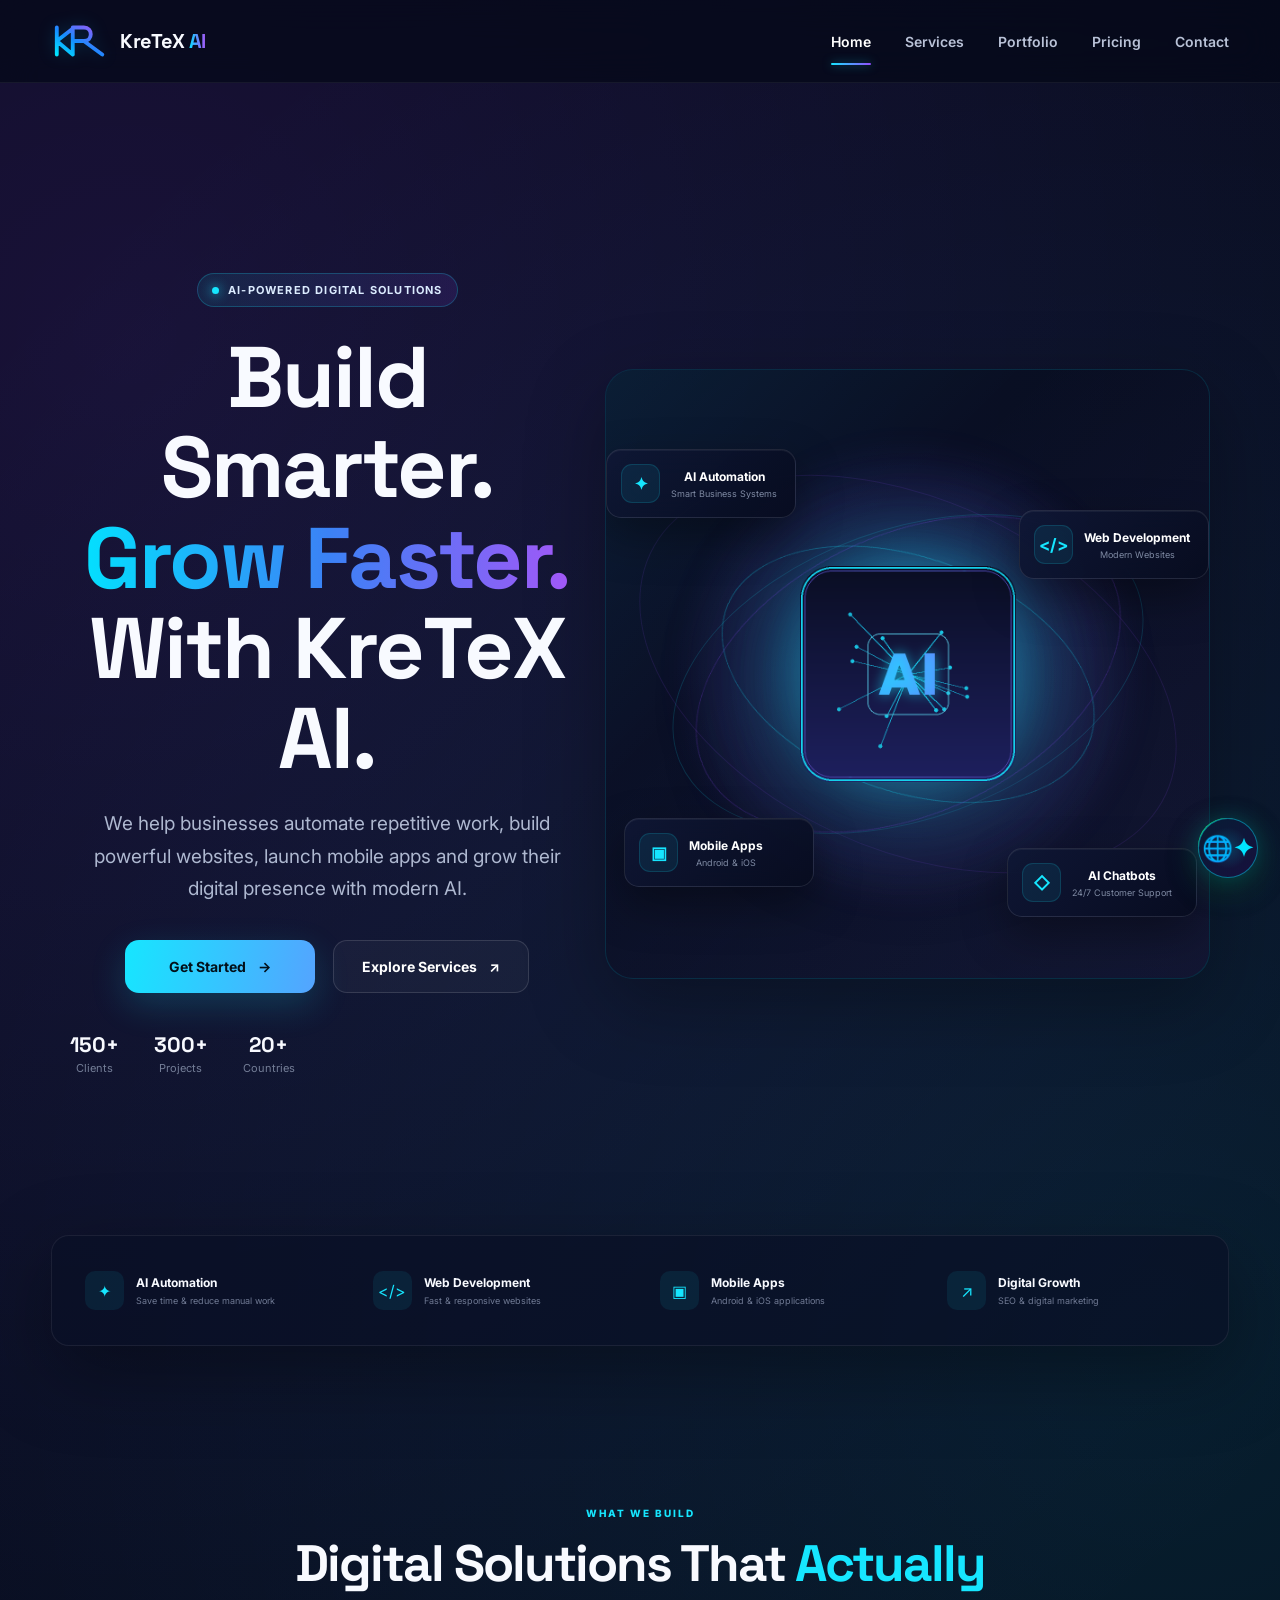
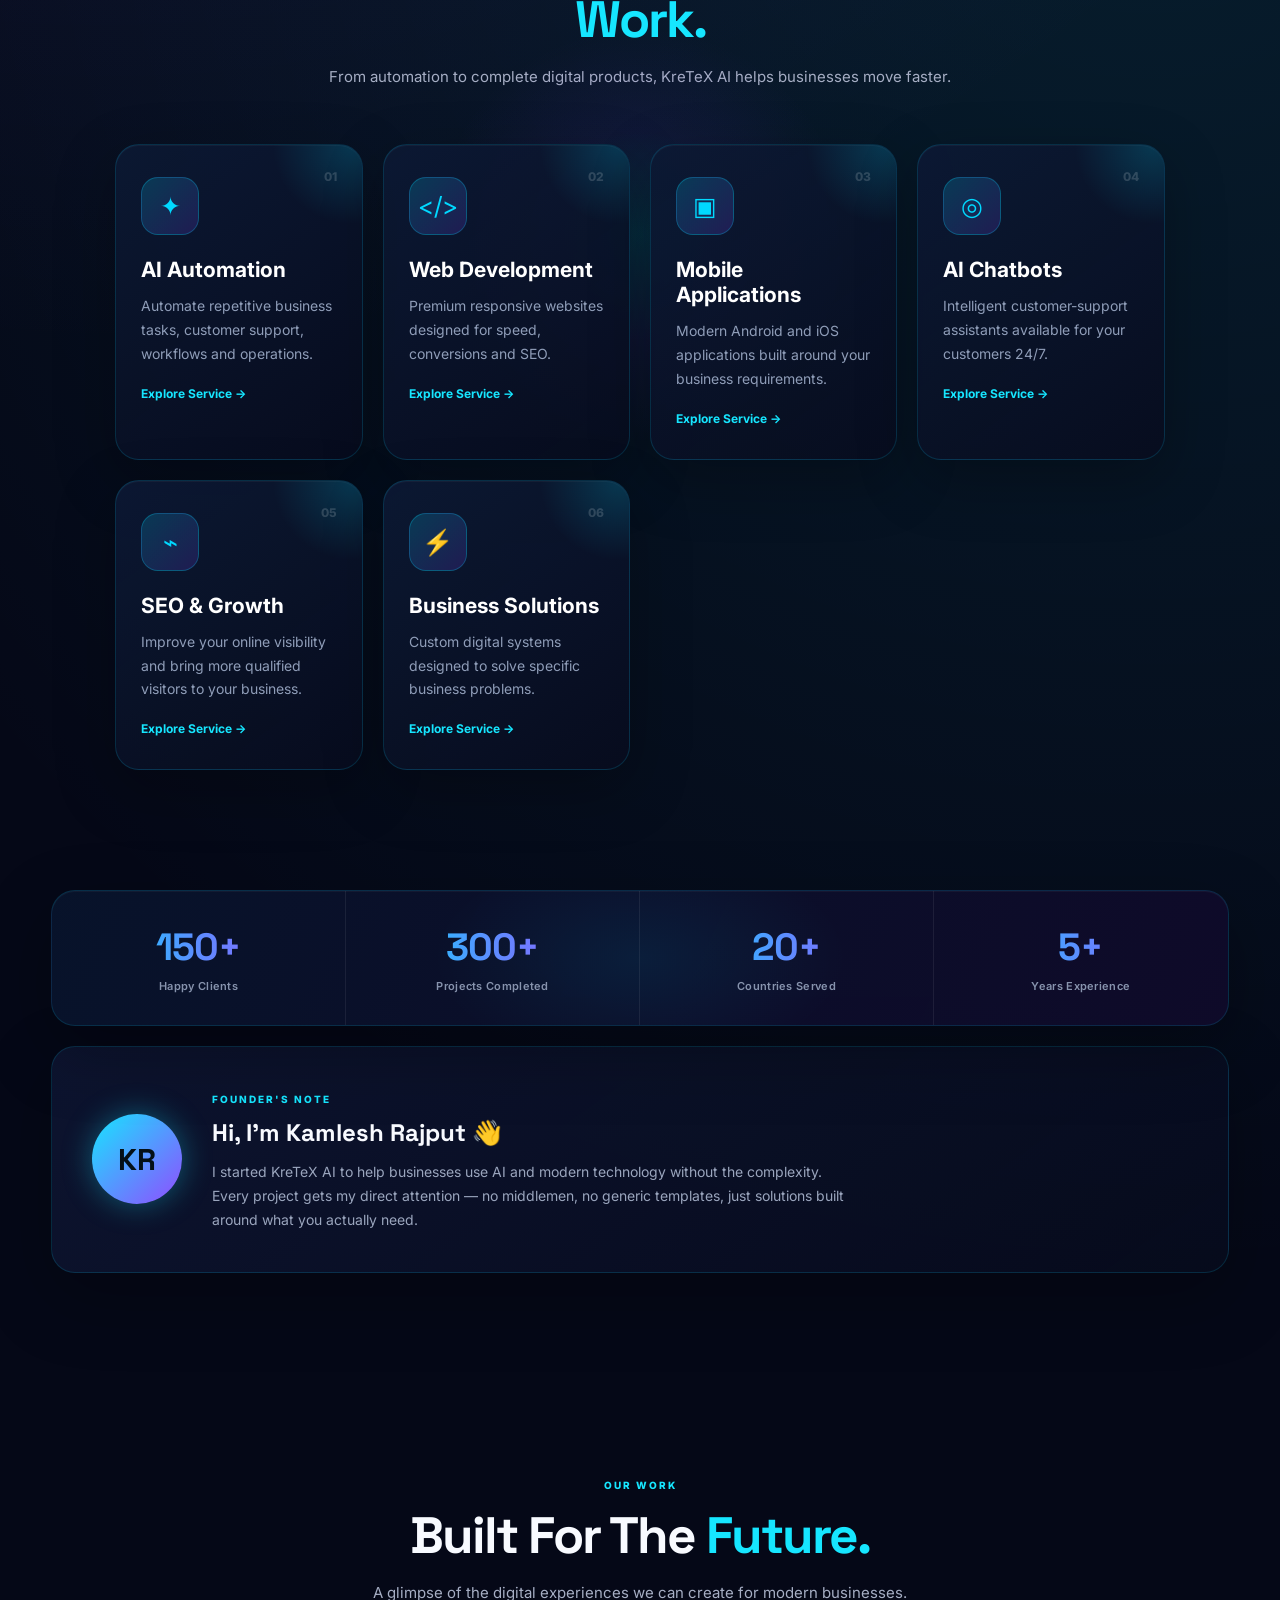
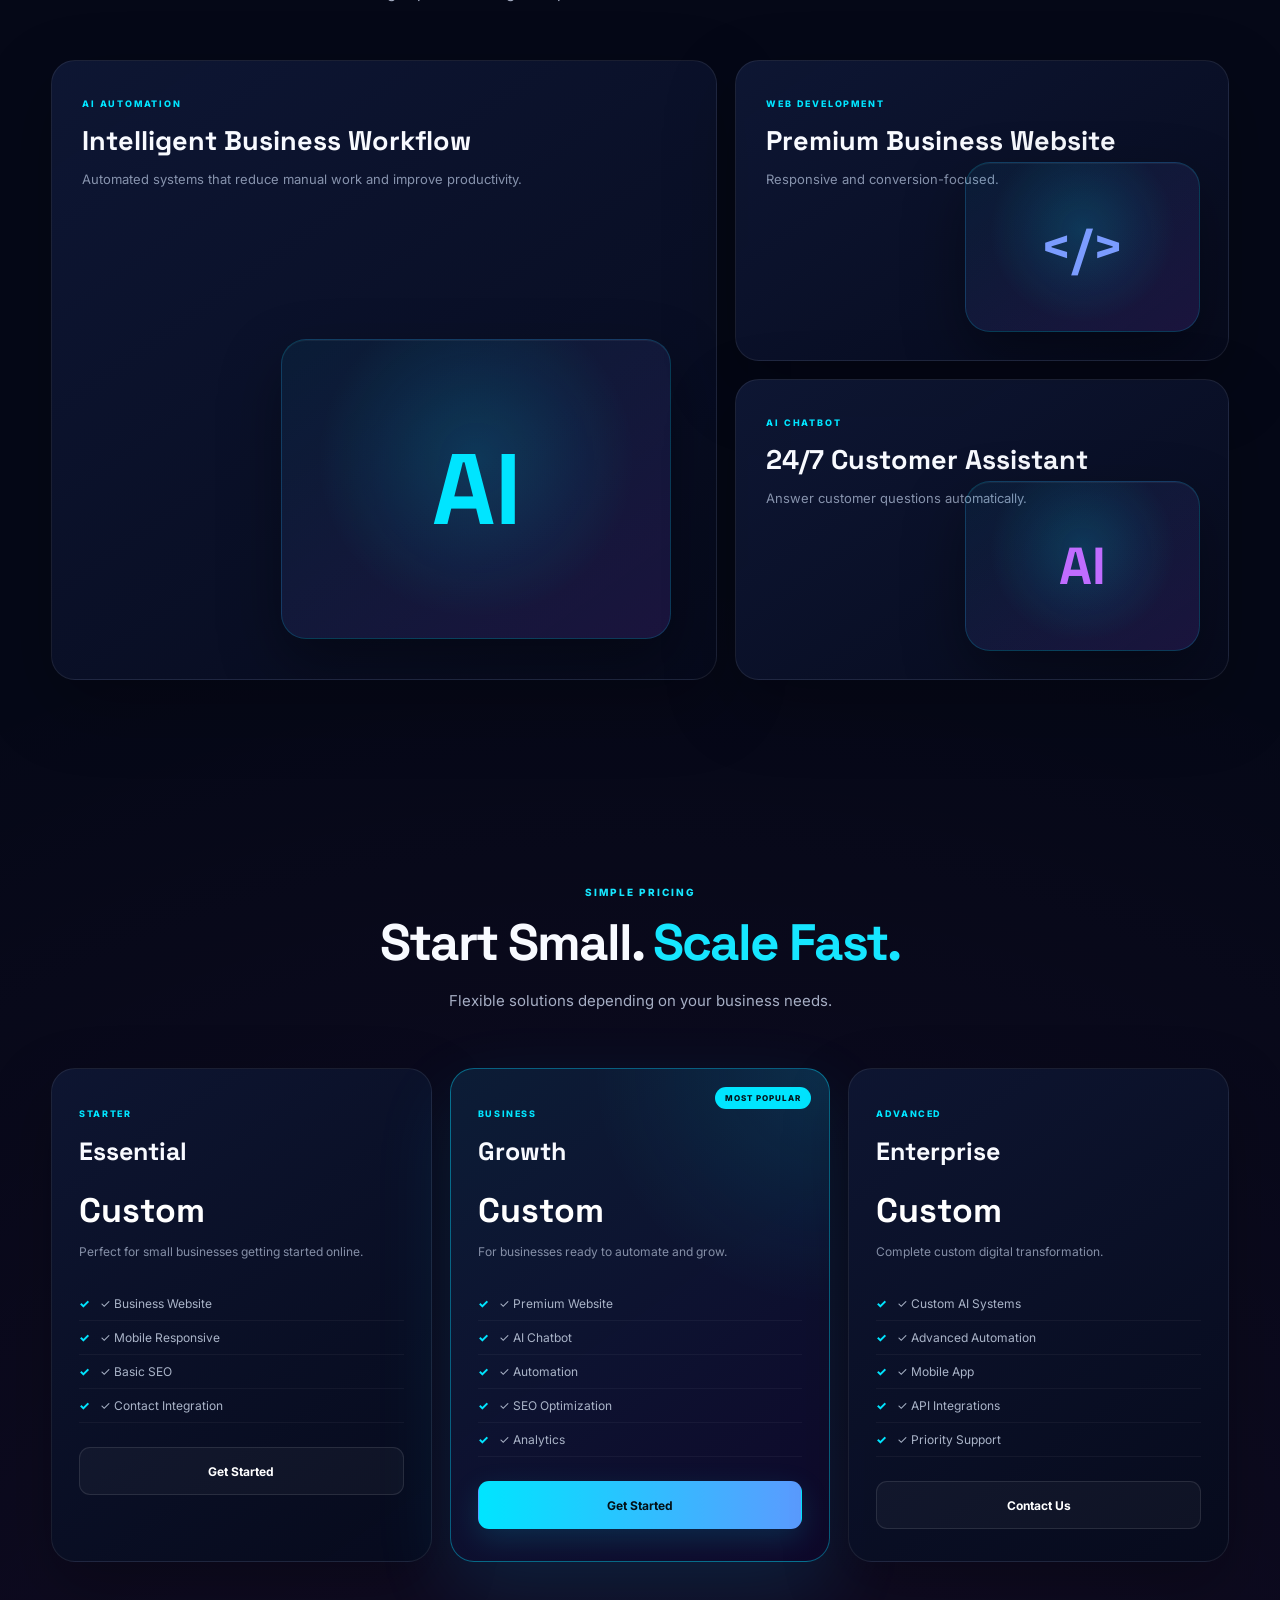
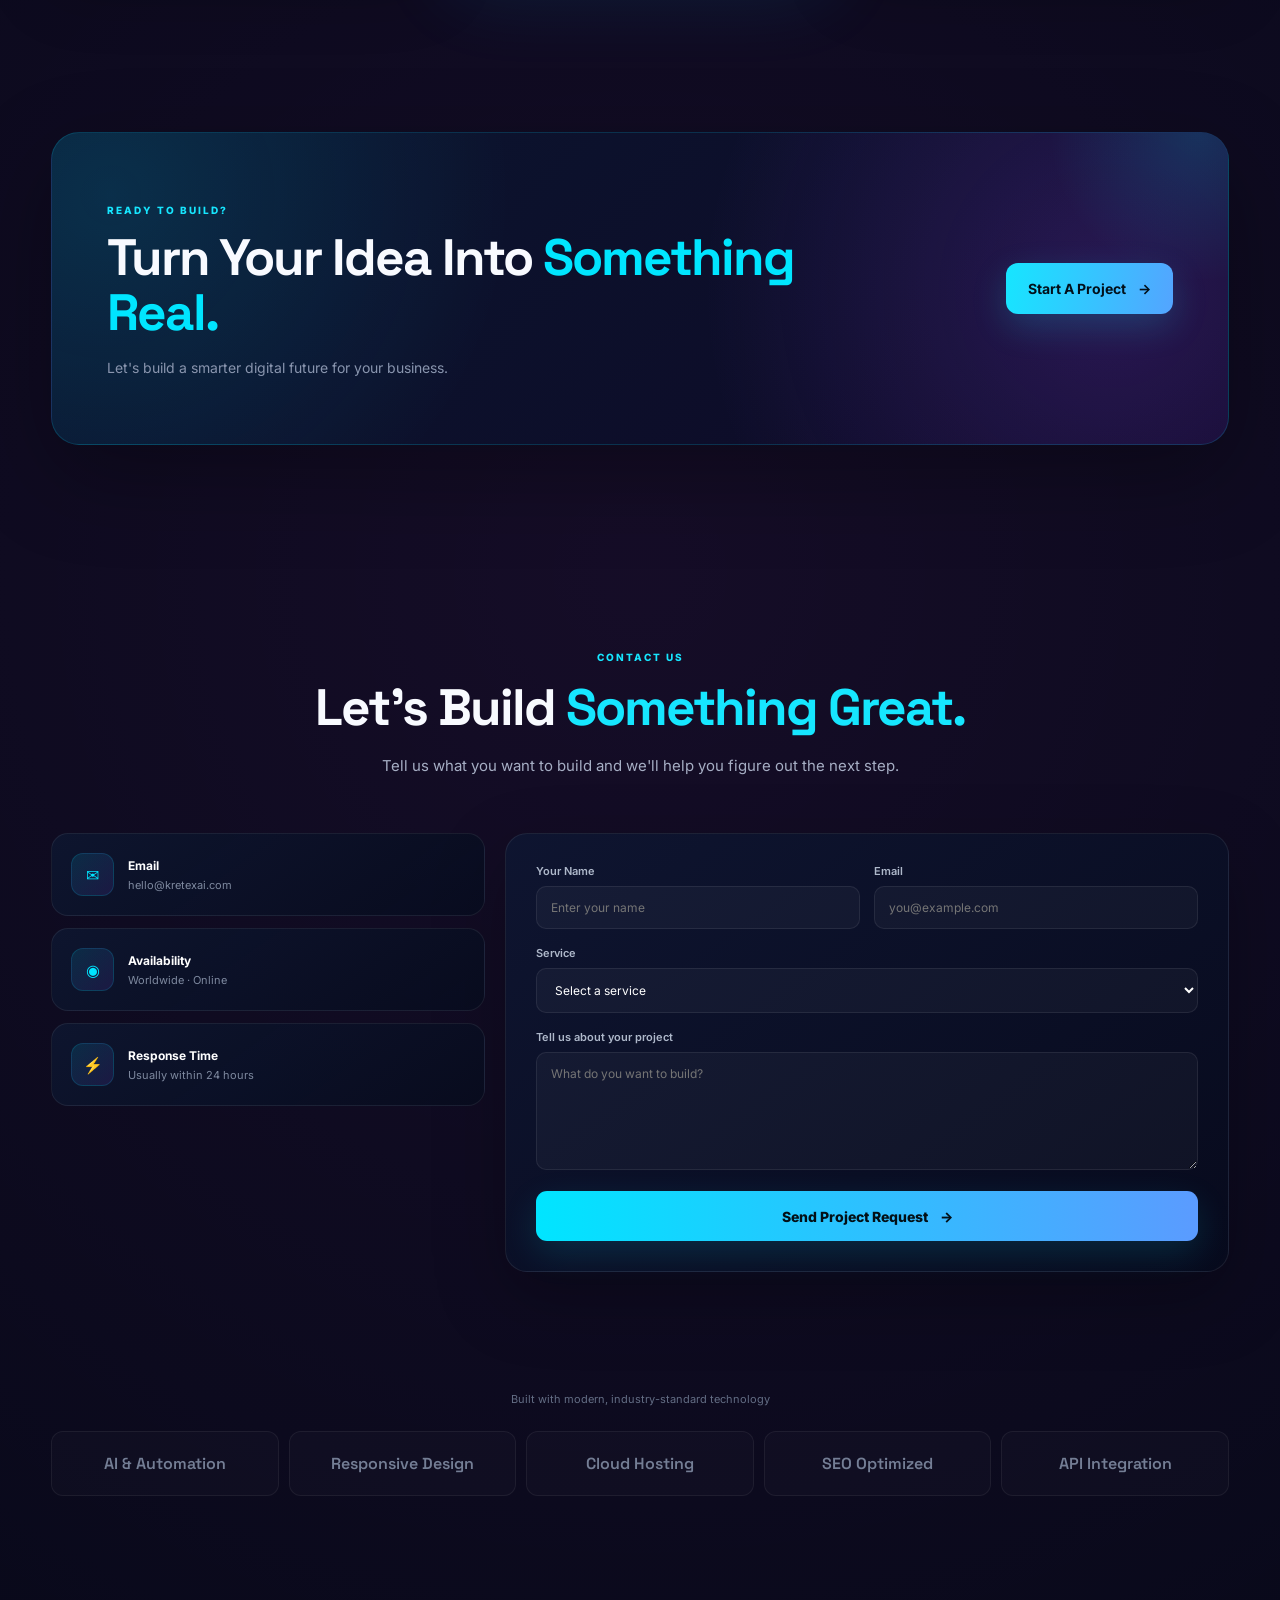
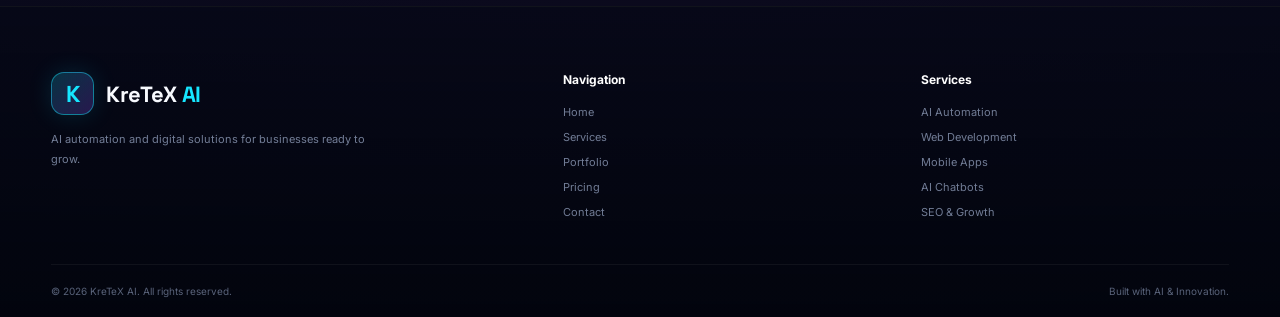
==== index.html @ 6dcbe4a7 "Update index.html" ====
<!DOCTYPE html>
<html lang="en">
<head>
  <meta charset="UTF-8">
  <meta name="viewport" content="width=device-width, initial-scale=1.0">
  <title>KreTeX AI | AI Automation & Digital Solutions Founded by KAMLESH RAJPUT</title>
  <meta name="description" content="KreTeX AI builds AI automation, modern websites, mobile applications and digital solutions for growing businesses.">
  <meta name="robots" content="index, follow">
  <link rel="canonical" href="https://rajputkamlesh4747-lgtm.github.io/">
  <link rel="stylesheet" href="style.css">
</head>
<body>

<header class="site-header">
  <div class="nav-container">
     <div class="brand-logo-text">
<svg class="kr-logo" viewBox="0 0 120 80" aria-label="KR">
  <defs>
    <linearGradient id="krFinalGradient"
      x1="0%" y1="100%" x2="100%" y2="0%">
      <stop offset="0%" stop-color="#00e5ff"/>
      <stop offset="45%" stop-color="#168cff"/>
      <stop offset="100%" stop-color="#a855f7"/>
    </linearGradient>
  </defs>

  <!-- ONE JOINED KR MONOGRAM -->
  <path
    d="
      M12 68
      V12
      M12 40
      L48 12
      M12 40
      L45 68

      M45 68
      V12
      H68
      C87 12 87 40 68 40
      H45

      M68 40
      L106 68
    "
    fill="none"
    stroke="url(#krFinalGradient)"
    stroke-width="8"
    stroke-linecap="round"
    stroke-linejoin="round"
  />
</svg>
         <span class="brand-name">KreTeX <b>AI</b></span>
     </div>
    <nav class="desktop-nav">
      <a href="#home" class="active">Home</a>
      <a href="#services">Services</a>
      <a href="#portfolio">Portfolio</a>
      <a href="#pricing">Pricing</a>
      <a href="#contact">Contact</a>
    </nav>
    <button class="mobile-menu-btn" id="mobileMenuBtn" aria-label="Open menu">
      <span></span><span></span><span></span>
    </button>
  </div>
  <div class="mobile-nav" id="mobileNav">
    <a href="#home">Home</a>
    <a href="#services">Services</a>
    <a href="#portfolio">Portfolio</a>
    <a href="#pricing">Pricing</a>
    <a href="#contact">Contact</a>
  </div>
</header>

<main>

<section class="hero" id="home">
  <div class="hero-container">
    <div class="hero-content">
      <div class="hero-badge">
        <span class="badge-dot"></span>
        AI-POWERED DIGITAL SOLUTIONS
      </div>
      <h1>
        Build Smarter.
        <span>Grow Faster.</span>
        With KreTeX AI.
      </h1>
      <p class="hero-description">
        We help businesses automate repetitive work,
        build powerful websites, launch mobile apps
        and grow their digital presence with modern AI.
      </p>
      <div class="hero-buttons">
        <a href="#contact" class="btn btn-primary">Get Started<span>→</span></a>
        <a href="#services" class="btn btn-secondary">Explore Services<span>↗</span></a>
      </div>
      <div class="hero-trust">
        <div><strong>150+</strong><small>Clients</small></div>
        <div><strong>300+</strong><small>Projects</small></div>
        <div><strong>20+</strong><small>Countries</small></div>
      </div>
    </div>

    <div class="hero-visual">
      <div class="hero-glow"></div>
      <div class="hero-orbit orbit-one"></div>
      <div class="hero-orbit orbit-two"></div>
      <div class="hero-image-card">
        <img src="ai-hero (2).png" alt="KreTeX AI Automation Solutions">
      </div>
      <div class="floating-card card-one">
        <span class="floating-icon">✦</span>
        <div><strong>AI Automation</strong><small>Smart Business Systems</small></div>
      </div>
      <div class="floating-card card-two">
        <span class="floating-icon">&lt;/&gt;</span>
        <div><strong>Web Development</strong><small>Modern Websites</small></div>
      </div>
      <div class="floating-card card-three">
        <span class="floating-icon">▣</span>
        <div><strong>Mobile Apps</strong><small>Android & iOS</small></div>
      </div>
      <div class="floating-card card-four">
        <span class="floating-icon">◇</span>
        <div><strong>AI Chatbots</strong><small>24/7 Customer Support</small></div>
      </div>
    </div>
  </div>
</section>

<section class="service-strip">
  <div class="service-strip-container">
    <div class="mini-service">
      <span>✦</span>
      <div><strong>AI Automation</strong><small>Save time & reduce manual work</small></div>
    </div>
    <div class="mini-service">
      <span>&lt;/&gt;</span>
      <div><strong>Web Development</strong><small>Fast & responsive websites</small></div>
    </div>
    <div class="mini-service">
      <span>▣</span>
      <div><strong>Mobile Apps</strong><small>Android & iOS applications</small></div>
    </div>
    <div class="mini-service">
      <span>↗</span>
      <div><strong>Digital Growth</strong><small>SEO & digital marketing</small></div>
    </div>
  </div>
</section>

<section class="section" id="services">
  <div class="section-heading">
    <span class="section-label">WHAT WE BUILD</span>
    <h2>Digital Solutions That <span>Actually Work.</span></h2>
    <p>From automation to complete digital products, KreTeX AI helps businesses move faster.</p>
  </div>

  <div class="services-grid">
    <article class="service-card">
      <div class="service-number">01</div>
      <div class="service-icon">✦</div>
      <h3>AI Automation</h3>
      <p>Automate repetitive business tasks, customer support, workflows and operations.</p>
      <a href="#contact">Explore Service →</a>
    </article>
    <article class="service-card">
      <div class="service-number">02</div>
      <div class="service-icon">&lt;/&gt;</div>
      <h3>Web Development</h3>
      <p>Premium responsive websites designed for speed, conversions and SEO.</p>
      <a href="#contact">Explore Service →</a>
    </article>
    <article class="service-card">
      <div class="service-number">03</div>
      <div class="service-icon">▣</div>
      <h3>Mobile Applications</h3>
      <p>Modern Android and iOS applications built around your business requirements.</p>
      <a href="#contact">Explore Service →</a>
    </article>
    <article class="service-card">
      <div class="service-number">04</div>
      <div class="service-icon">◎</div>
      <h3>AI Chatbots</h3>
      <p>Intelligent customer-support assistants available for your customers 24/7.</p>
      <a href="#contact">Explore Service →</a>
    </article>
    <article class="service-card">
      <div class="service-number">05</div>
      <div class="service-icon">⌁</div>
      <h3>SEO & Growth</h3>
      <p>Improve your online visibility and bring more qualified visitors to your business.</p>
      <a href="#contact">Explore Service →</a>
    </article>
    <article class="service-card">
      <div class="service-number">06</div>
      <div class="service-icon">⚡</div>
      <h3>Business Solutions</h3>
      <p>Custom digital systems designed to solve specific business problems.</p>
      <a href="#contact">Explore Service →</a>
    </article>
  </div>
</section>

<section class="stats-section">
  <div class="stats-container">
    <div class="stat"><strong>150+</strong><span>Happy Clients</span></div>
    <div class="stat"><strong>300+</strong><span>Projects Completed</span></div>
    <div class="stat"><strong>20+</strong><span>Countries Served</span></div>
    <div class="stat"><strong>5+</strong><span>Years Experience</span></div>
  </div>
</section>

<section class="section founder-section">
  <div class="founder-card">
    <div class="founder-avatar">KR</div>
    <div class="founder-content">
      <span class="section-label">FOUNDER'S NOTE</span>
      <h3>Hi, I'm Kamlesh Rajput 👋</h3>
      <p>
        I started KreTeX AI to help businesses use AI and modern
        technology without the complexity. Every project gets my
        direct attention — no middlemen, no generic templates,
        just solutions built around what you actually need.
      </p>
    </div>
  </div>
</section>

<section class="section portfolio-section" id="portfolio">
  <div class="section-heading">
    <span class="section-label">OUR WORK</span>
    <h2>Built For The <span>Future.</span></h2>
    <p>A glimpse of the digital experiences we can create for modern businesses.</p>
  </div>

  <div class="portfolio-grid">
    <article class="portfolio-card portfolio-large">
      <div class="portfolio-content">
        <span>AI AUTOMATION</span>
        <h3>Intelligent Business Workflow</h3>
        <p>Automated systems that reduce manual work and improve productivity.</p>
      </div>
      <div class="portfolio-visual visual-ai">AI</div>
    </article>
    <article class="portfolio-card">
      <div class="portfolio-content">
        <span>WEB DEVELOPMENT</span>
        <h3>Premium Business Website</h3>
        <p>Responsive and conversion-focused.</p>
      </div>
      <div class="portfolio-visual visual-web">&lt;/&gt;</div>
    </article>
    <article class="portfolio-card">
      <div class="portfolio-content">
        <span>AI CHATBOT</span>
        <h3>24/7 Customer Assistant</h3>
        <p>Answer customer questions automatically.</p>
      </div>
      <div class="portfolio-visual visual-chat">AI</div>
    </article>
  </div>
</section>

<section class="section pricing-section" id="pricing">
  <div class="section-heading">
    <span class="section-label">SIMPLE PRICING</span>
    <h2>Start Small. <span>Scale Fast.</span></h2>
    <p>Flexible solutions depending on your business needs.</p>
  </div>

  <div class="pricing-grid">
    <article class="price-card">
      <span class="price-label">STARTER</span>
      <h3>Essential</h3>
      <div class="price">Custom</div>
      <p>Perfect for small businesses getting started online.</p>
      <ul>
        <li>✓ Business Website</li>
        <li>✓ Mobile Responsive</li>
        <li>✓ Basic SEO</li>
        <li>✓ Contact Integration</li>
      </ul>
      <a href="#contact" class="price-btn">Get Started</a>
    </article>

    <article class="price-card featured">
      <div class="popular">MOST POPULAR</div>
      <span class="price-label">BUSINESS</span>
      <h3>Growth</h3>
      <div class="price">Custom</div>
      <p>For businesses ready to automate and grow.</p>
      <ul>
        <li>✓ Premium Website</li>
        <li>✓ AI Chatbot</li>
        <li>✓ Automation</li>
        <li>✓ SEO Optimization</li>
        <li>✓ Analytics</li>
      </ul>
      <a href="#contact" class="price-btn">Get Started</a>
    </article>

    <article class="price-card">
      <span class="price-label">ADVANCED</span>
      <h3>Enterprise</h3>
      <div class="price">Custom</div>
      <p>Complete custom digital transformation.</p>
      <ul>
        <li>✓ Custom AI Systems</li>
        <li>✓ Advanced Automation</li>
        <li>✓ Mobile App</li>
        <li>✓ API Integrations</li>
        <li>✓ Priority Support</li>
      </ul>
      <a href="#contact" class="price-btn">Contact Us</a>
    </article>
  </div>
</section>

<section class="cta-section">
  <div class="cta-container">
    <div>
      <span class="section-label">READY TO BUILD?</span>
      <h2>Turn Your Idea Into <span>Something Real.</span></h2>
      <p>Let's build a smarter digital future for your business.</p>
    </div>
    <a href="#contact" class="btn btn-primary">Start A Project<span>→</span></a>
  </div>
</section>

<section class="section contact-section" id="contact">
  <div class="section-heading">
    <span class="section-label">CONTACT US</span>
    <h2>Let's Build <span>Something Great.</span></h2>
    <p>Tell us what you want to build and we'll help you figure out the next step.</p>
  </div>

  <div class="contact-grid">
    <div class="contact-info">
      <div class="contact-item">
        <span>✉</span>
        <div><strong>Email</strong><a href="mailto:hello@kretexai.com">hello@kretexai.com</a></div>
      </div>
      <div class="contact-item">
        <span>◉</span>
        <div><strong>Availability</strong><p>Worldwide · Online</p></div>
      </div>
      <div class="contact-item">
        <span>⚡</span>
        <div><strong>Response Time</strong><p>Usually within 24 hours</p></div>
      </div>
    </div>

    <form class="contact-form" id="contactForm">
      <div class="form-row">
        <div class="form-group">
          <label for="name">Your Name</label>
          <input type="text" id="name" name="name" placeholder="Enter your name" required>
        </div>
        <div class="form-group">
          <label for="email">Email</label>
          <input type="email" id="email" name="email" placeholder="you@example.com" required>
        </div>
      </div>

      <div class="form-group">
        <label for="service">Service</label>
        <select id="service" name="service">
          <option value="">Select a service</option>
          <option>AI Automation</option>
          <option>Web Development</option>
          <option>Mobile App</option>
          <option>AI Chatbot</option>
          <option>SEO & Digital Growth</option>
          <option>Custom Solution</option>
        </select>
      </div>

      <div class="form-group">
        <label for="message">Tell us about your project</label>
        <textarea id="message" name="message" rows="6" placeholder="What do you want to build?" required></textarea>
      </div>

      <button type="submit" class="btn btn-primary form-submit">Send Project Request<span>→</span></button>
    </form>
  </div>
</section>

<section class="trusted-section">
  <p>
    Built with modern, industry-standard technology
  </p>
  <div class="trusted-grid">
    <span>AI & Automation</span>
    <span>Responsive Design</span>
    <span>Cloud Hosting</span>
    <span>SEO Optimized</span>
    <span>API Integration</span>
  </div>
</section>

</main>

<footer class="footer">
  <div class="footer-container">
    <div class="footer-brand">
      <a href="#home" class="brand">
        <span class="brand-logo">K</span>
        <span class="brand-name">KreTeX <strong>AI</strong></span>
      </a>
      <p>AI automation and digital solutions for businesses ready to grow.</p>
    </div>

    <div class="footer-links">
      <strong>Navigation</strong>
      <a href="#home">Home</a>
      <a href="#services">Services</a>
      <a href="#portfolio">Portfolio</a>
      <a href="#pricing">Pricing</a>
      <a href="#contact">Contact</a>
    </div>

    <div class="footer-links">
      <strong>Services</strong>
      <a href="#services">AI Automation</a>
      <a href="#services">Web Development</a>
      <a href="#services">Mobile Apps</a>
      <a href="#services">AI Chatbots</a>
      <a href="#services">SEO & Growth</a>
    </div>
  </div>

  <div class="footer-bottom">
    <p>© 2026 KreTeX AI. All rights reserved.</p>
    <p>Built with AI & Innovation.</p>
  </div>
</footer>

<a href="https://wa.me/917030245638" class="whatsapp-btn" target="_blank" rel="noopener" aria-label="Chat on WhatsApp">
  <span>◉</span>
</a>

<script src="script.js"></script>

<!-- KRETEX AI CHAT BUTTON -->
<button id="kretexChatButton" class="kretex-chat-button" type="button" aria-label="Open KreTeX AI Chat">
    <span class="chat-glow"></span>
    <span class="chat-icon">🌐✦</span>
</button>

<!-- KreTeX AI Chat Panel -->
<div id="kretexChatPanel" class="kretex-chat-panel">
  <div class="kretex-chat-header">
    <div>
      <strong>KreTeX AI</strong>
      <span>AI Assistant</span>
    </div>
    <button id="closeKretexChat" type="button">×</button>
  </div>

  <iframe
    src="https://kretex-ai-assistant.ai.studio"
    title="KreTeX AI Assistant">
  </iframe>
</div>

<script>
const chatButton = document.getElementById("kretexChatButton");
const chatPanel = document.getElementById("kretexChatPanel");
const closeChat = document.getElementById("closeKretexChat");

if (chatButton && chatPanel) {
    chatButton.addEventListener("click", function () {
        chatPanel.classList.add("active");
    });
}

if (closeChat && chatPanel) {
    closeChat.addEventListener("click", function () {
        chatPanel.classList.remove("active");
    });
}
</script>
 
</body>
</html>
---- style.css ----
/* =========================================================
   KreTeX AI — Premium Modern Design
   Complete style.css
   ========================================================= */

@import url('https://fonts.googleapis.com/css2?family=Inter:wght@400;500;600;700;800&family=Space+Grotesk:wght@500;600;700&display=swap');

:root {
    --bg: #050817;
    --bg-soft: #080d22;
    --card: rgba(13, 19, 45, 0.78);

    --white: #f8faff;
    --muted: #a6aec4;

    --cyan: #16e6ff;
    --blue: #3d7cff;
    --purple: #914cff;
    --pink: #ed4cff;
    --orange: #ff8a3d;
    --green: #25e69a;

    --border: rgba(255,255,255,.09);

    --shadow:
        0 25px 80px rgba(0,0,0,.35);
}

* {
    margin: 0;
    padding: 0;
    box-sizing: border-box;
}

html {
    scroll-behavior: smooth;
}

body {
    min-height: 100vh;
    font-family: "Inter", Arial, sans-serif;
    color: var(--white);
    background:
        radial-gradient(circle at 10% 5%, rgba(145,76,255,.14), transparent 25%),
        radial-gradient(circle at 90% 20%, rgba(22,230,255,.10), transparent 28%),
        radial-gradient(circle at 50% 80%, rgba(237,76,255,.07), transparent 30%),
        var(--bg);
    overflow-x: hidden;
}

a {
    color: inherit;
    text-decoration: none;
}

button, input, textarea, select {
    font: inherit;
}

/* HEADER */

.site-header {
    position: sticky;
    top: 0;
    width: 100%;
    z-index: 1000;
    background: rgba(5,8,23,.78);
    border-bottom: 1px solid rgba(255,255,255,.06);
    backdrop-filter: blur(22px);
}

.nav-container {
    width: min(1240px, 92%);
    min-height: 82px;
    margin: auto;
    display: flex;
    align-items: center;
    justify-content: space-between;
}

.brand {
    display: inline-flex;
    align-items: center;
    gap: 11px;
}

.brand-logo {
    width: 43px;
    height: 43px;
    display: grid;
    place-items: center;
    border-radius: 13px;
    color: var(--cyan);
    font-family: "Space Grotesk", sans-serif;
    font-size: 23px;
    font-weight: 700;
    background: linear-gradient(135deg, rgba(22,230,255,.20), rgba(145,76,255,.25));
    border: 1px solid rgba(22,230,255,.45);
    box-shadow: 0 0 25px rgba(22,230,255,.13);
}

.brand-name {
    font-family: "Space Grotesk", sans-serif;
    font-size: 22px;
    font-weight: 700;
    letter-spacing: -.6px;
}

.brand-name strong {
    color: var(--cyan);
}

.desktop-nav {
    display: flex;
    align-items: center;
    gap: 34px;
}

.desktop-nav a {
    position: relative;
    color: #b9c2d7;
    font-size: 14px;
    font-weight: 600;
    padding: 8px 0;
    transition: .25s ease;
}

.desktop-nav a:hover,
.desktop-nav a.active {
    color: white;
}

.desktop-nav a.active::after {
    content: "";
    position: absolute;
    left: 0;
    right: 0;
    bottom: -7px;
    height: 2px;
    border-radius: 5px;
    background: linear-gradient(90deg, var(--cyan), var(--purple));
    box-shadow: 0 0 10px rgba(22,230,255,.5);
}

.mobile-menu-btn {
    display: none;
    width: 44px;
    height: 44px;
    border: 1px solid var(--border);
    border-radius: 12px;
    background: rgba(255,255,255,.04);
    cursor: pointer;
}

.mobile-menu-btn span {
    display: block;
    width: 20px;
    height: 2px;
    margin: 4px auto;
    border-radius: 5px;
    background: white;
}

.mobile-nav {
    display: none;
}

/* HERO */

.hero {
    position: relative;
    min-height: 720px;
    display: flex;
    align-items: center;
    overflow: hidden;
}

.hero-container {
    width: min(1240px, 92%);
    margin: auto;
    display: grid;
    grid-template-columns: minmax(0, .92fr) minmax(0, 1.08fr);
    gap: 20px;
    align-items: center;
}

.hero-content {
    position: relative;
    z-index: 10;
    padding: 80px 0;
}

.hero-badge {
    width: fit-content;
    display: inline-flex;
    align-items: center;
    gap: 9px;
    padding: 9px 14px;
    border-radius: 50px;
    color: #dcecff;
    font-size: 11px;
    font-weight: 700;
    letter-spacing: 1.2px;
    background: linear-gradient(100deg, rgba(22,230,255,.09), rgba(145,76,255,.12));
    border: 1px solid rgba(22,230,255,.22);
}

.badge-dot {
    width: 7px;
    height: 7px;
    border-radius: 50%;
    background: var(--cyan);
    box-shadow: 0 0 12px var(--cyan);
}

.hero h1 {
    max-width: 680px;
    margin-top: 25px;
    font-family: "Space Grotesk", sans-serif;
    font-size: clamp(47px, 5.2vw, 76px);
    line-height: 1.02;
    letter-spacing: -3px;
    font-weight: 700;
}

.hero h1 span {
    display: block;
    background: linear-gradient(90deg, var(--cyan), #6ca0ff 45%, var(--purple));
    -webkit-background-clip: text;
    background-clip: text;
    color: transparent;
}

.hero h1 strong {
    display: block;
    font-weight: 700;
    color: white;
}

.hero-description {
    max-width: 600px;
    margin-top: 27px;
    color: var(--muted);
    font-size: 17px;
    line-height: 1.75;
}

.hero-buttons {
    display: flex;
    gap: 13px;
    margin-top: 32px;
}

.btn {
    min-height: 51px;
    padding: 0 22px;
    display: inline-flex;
    align-items: center;
    justify-content: center;
    gap: 12px;
    border-radius: 12px;
    font-size: 14px;
    font-weight: 700;
    transition: transform .25s ease, box-shadow .25s ease;
}

.btn:hover {
    transform: translateY(-3px);
}

.btn-primary {
    color: #02101a;
    background: linear-gradient(100deg, var(--cyan), #54a4ff);
    box-shadow: 0 12px 35px rgba(22,230,255,.18);
}

.btn-secondary {
    color: white;
    background: rgba(255,255,255,.035);
    border: 1px solid rgba(255,255,255,.13);
}

.btn-secondary:hover {
    border-color: rgba(22,230,255,.5);
}

.hero-trust {
    display: flex;
    align-items: center;
    gap: 35px;
    margin-top: 38px;
}

.hero-trust > div {
    display: flex;
    flex-direction: column;
}

.hero-trust strong {
    font-family: "Space Grotesk", sans-serif;
    font-size: 21px;
}

.hero-trust small {
    margin-top: 3px;
    color: #747e97;
    font-size: 11px;
}

.hero-visual {
    position: relative;
    min-height: 610px;
    display: flex;
    align-items: center;
    justify-content: center;
}

.hero-glow {
    position: absolute;
    width: 470px;
    height: 470px;
    border-radius: 50%;
    background: radial-gradient(circle, rgba(22,230,255,.22), rgba(61,124,255,.10) 35%, rgba(145,76,255,.08) 55%, transparent 72%);
    filter: blur(12px);
}

.hero-orbit {
    position: absolute;
    border-radius: 50%;
    border: 1px solid rgba(22,230,255,.15);
    transform: rotate(-20deg);
}

.orbit-one {
    width: 490px;
    height: 290px;
}

.orbit-two {
    width: 570px;
    height: 350px;
    border-color: rgba(145,76,255,.12);
    transform: rotate(25deg);
}

.hero-image-card {
    position: relative;
    z-index: 5;
    width: min(540px, 90%);
    display: flex;
    align-items: center;
    justify-content: center;
}

.hero-image-card::before {
    content: "";
    position: absolute;
    inset: 15%;
    border-radius: 50%;
    background: radial-gradient(circle, rgba(22,230,255,.18), transparent 68%);
    filter: blur(35px);
    z-index: -1;
}

.hero-image-card img {
    width: 100%;
    height: auto;
    display: block;
    object-fit: contain;
    filter: drop-shadow(0 25px 50px rgba(0,0,0,.45)) drop-shadow(0 0 35px rgba(22,230,255,.13));
}

.floating-card {
    position: absolute;
    z-index: 20;
    width: 190px;
    padding: 14px;
    display: flex;
    align-items: center;
    gap: 11px;
    border-radius: 15px;
    background: linear-gradient(135deg, rgba(15,23,53,.90), rgba(7,12,31,.92));
    border: 1px solid rgba(255,255,255,.10);
    box-shadow: 0 18px 45px rgba(0,0,0,.35), inset 0 1px rgba(255,255,255,.05);
    backdrop-filter: blur(15px);
}

.floating-icon {
    width: 39px;
    height: 39px;
    flex: 0 0 39px;
    display: grid;
    place-items: center;
    border-radius: 11px;
    color: var(--cyan);
    font-size: 17px;
    font-weight: 700;
    background: rgba(22,230,255,.08);
    border: 1px solid rgba(22,230,255,.15);
}

.floating-card strong {
    display: block;
    color: white;
    font-size: 12px;
}

.floating-card small {
    display: block;
    margin-top: 4px;
    color: #7f8aa3;
    font-size: 9px;
}

.card-one { top: 13%; left: 0; }
.card-two { top: 23%; right: 0; }
.card-three { bottom: 15%; left: 3%; }
.card-four { bottom: 10%; right: 2%; }

.service-strip {
    width: 100%;
    padding: 0 0 65px;
}

.service-strip-container {
    width: min(1240px, 92%);
    margin: auto;
    padding: 17px;
    display: grid;
    grid-template-columns: repeat(4, 1fr);
    gap: 8px;
    border: 1px solid rgba(255,255,255,.07);
    border-radius: 18px;
    background: rgba(10,15,38,.68);
    box-shadow: var(--shadow);
}

.mini-service {
    min-height: 75px;
    display: flex;
    align-items: center;
    gap: 12px;
    padding: 12px 16px;
    border-radius: 12px;
}

.mini-service:hover {
    background: rgba(255,255,255,.035);
}

.mini-service > span {
    width: 39px;
    height: 39px;
    flex: 0 0 39px;
    display: grid;
    place-items: center;
    border-radius: 10px;
    color: var(--cyan);
    background: rgba(22,230,255,.08);
}

.mini-service strong {
    display: block;
    font-size: 12px;
}

.mini-service small {
    display: block;
    margin-top: 5px;
    color: #707a94;
    font-size: 9px;
}

.section {
    width: min(1240px, 92%);
    margin: auto;
    padding: 100px 0;
}

.section-heading {
    max-width: 760px;
    margin: 0 auto 55px;
    text-align: center;
}

.section-label {
    display: inline-block;
    color: var(--cyan);
    font-size: 10px;
    font-weight: 800;
    letter-spacing: 2px;
}

.section-heading h2 {
    margin-top: 15px;
    font-family: "Space Grotesk", sans-serif;
    font-size: clamp(34px, 4vw, 55px);
    line-height: 1.08;
    letter-spacing: -2px;
}

.section-heading h2 span {
    color: var(--cyan);
}

.section-heading p {
    margin-top: 17px;
    color: var(--muted);
    font-size: 15px;
    line-height: 1.7;
}

/* SERVICES */

#services {
  position: relative;
  padding: 90px 5% 100px;
  overflow: hidden;
}

#services::before {
  content: "";
  position: absolute;
  width: 420px;
  height: 420px;
  left: 50%;
  top: 40%;
  transform: translate(-50%, -50%);
  background: radial-gradient(circle, rgba(0, 220, 255, 0.12), rgba(120, 50, 255, 0.07), transparent 70%);
  pointer-events: none;
}

#services .section-title {
  position: relative;
  text-align: center;
  margin-bottom: 55px;
}

#services .section-title h2 {
  font-size: clamp(36px, 5vw, 58px);
  font-weight: 800;
  line-height: 1.05;
  margin: 0 0 16px;
  color: #ffffff;
}

#services .section-title p {
  max-width: 650px;
  margin: auto;
  color: #9ca9c5;
  font-size: 17px;
  line-height: 1.7;
}

#services .services-grid,
#services .service-grid {
  position: relative;
  display: grid;
  grid-template-columns: repeat(4, 1fr);
  gap: 20px;
  max-width: 1250px;
  margin: auto;
}

.service-card,
#services .service-box {
  position: relative;
  padding: 32px 25px;
  min-height: 230px;
  border: 1px solid rgba(0, 210, 255, 0.16);
  border-radius: 24px;
  background: linear-gradient(145deg, rgba(12, 25, 52, 0.92), rgba(8, 12, 30, 0.88));
  box-shadow: inset 0 1px 0 rgba(255,255,255,0.04), 0 20px 60px rgba(0,0,0,0.25);
  overflow: hidden;
  transition: 0.35s ease;
}

.service-card::before,
#services .service-box::before {
  content: "";
  position: absolute;
  width: 160px;
  height: 160px;
  top: -80px;
  right: -70px;
  background: radial-gradient(circle, rgba(0, 220, 255, 0.18), transparent 70%);
}

.service-card:hover,
#services .service-box:hover {
  transform: translateY(-10px);
  border-color: rgba(0, 220, 255, 0.55);
  box-shadow: 0 20px 70px rgba(0, 190, 255, 0.14), inset 0 1px 0 rgba(255,255,255,0.07);
}

.service-number {
    position: absolute;
    top: 24px;
    right: 25px;
    color: rgba(255,255,255,.16);
    font-size: 12px;
    font-weight: 800;
}

.service-icon,
#services .service-icon {
  width: 58px;
  height: 58px;
  display: flex;
  align-items: center;
  justify-content: center;
  margin-bottom: 22px;
  border-radius: 17px;
  background: linear-gradient(135deg, rgba(0, 220, 255, 0.18), rgba(130, 60, 255, 0.18));
  border: 1px solid rgba(0, 220, 255, 0.25);
  color: #00d9ff;
  font-size: 25px;
}

.service-card h3,
#services .service-box h3 {
  color: #ffffff;
  font-size: 21px;
  margin: 0 0 12px;
}

.service-card p,
#services .service-box p {
  color: #8f9db8;
  font-size: 14px;
  line-height: 1.7;
  margin: 0;
}

.service-card a {
    display: inline-block;
    margin-top: 20px;
    color: var(--cyan);
    font-size: 12px;
    font-weight: 700;
}

@media (max-width: 900px) {
  #services .services-grid,
  #services .service-grid {
    grid-template-columns: repeat(2, 1fr);
  }
}

@media (max-width: 600px) {
  #services { padding: 65px 18px 75px; }
  #services .section-title { margin-bottom: 35px; }
  #services .section-title h2 { font-size: 34px; }
  #services .section-title p { font-size: 14px; }
  #services .services-grid,
  #services .service-grid {
    grid-template-columns: 1fr;
    gap: 15px;
  }
  #services .service-card,
  #services .service-box {
    min-height: auto;
    padding: 25px 22px;
  }
}

/* STATS */

.stats-section {
    width: min(1250px, 92%);
    margin: 20px auto 0;
    padding: 0;
}

.stats-container {
    position: relative;
    display: grid;
    grid-template-columns: repeat(4, 1fr);
    overflow: hidden;
    border: 1px solid rgba(0, 220, 255, .14);
    border-radius: 24px;
    background: linear-gradient(115deg, rgba(8, 20, 44, .94), rgba(16, 10, 43, .90));
    box-shadow: 0 25px 70px rgba(0,0,0,.28), inset 0 1px 0 rgba(255,255,255,.04);
}

.stats-container::before {
    content: "";
    position: absolute;
    width: 420px;
    height: 220px;
    left: 50%;
    top: 50%;
    transform: translate(-50%, -50%);
    background: radial-gradient(ellipse, rgba(0, 217, 255, .08), transparent 70%);
    pointer-events: none;
}

.stat {
    position: relative;
    padding: 32px 20px;
    text-align: center;
    border-right: 1px solid rgba(255,255,255,.07);
    z-index: 1;
}

.stat:last-child {
    border-right: 0;
}

.stat strong {
    display: block;
    font-family: "Space Grotesk", sans-serif;
    font-size: 38px;
    font-weight: 700;
    letter-spacing: -1px;
    background: linear-gradient(90deg, #00e5ff, #5d8cff, #a052ff);
    -webkit-background-clip: text;
    background-clip: text;
    color: transparent;
}

.stat span {
    display: block;
    margin-top: 8px;
    color: #8793ad;
    font-size: 11px;
    font-weight: 600;
    letter-spacing: .3px;
}

/* PORTFOLIO */

.portfolio-section {
    position: relative;
}

.portfolio-grid {
    position: relative;
    display: grid;
    grid-template-columns: 1.35fr 1fr;
    gap: 18px;
}

.portfolio-card {
    position: relative;
    min-height: 300px;
    padding: 30px;
    overflow: hidden;
    border-radius: 24px;
    background: linear-gradient(145deg, rgba(14,23,53,.96), rgba(7,11,29,.94));
    border: 1px solid rgba(255,255,255,.08);
    box-shadow: 0 25px 70px rgba(0,0,0,.25);
    transition: .35s ease;
}

.portfolio-card:hover {
    transform: translateY(-8px);
    border-color: rgba(0,220,255,.35);
    box-shadow: 0 30px 80px rgba(0,180,255,.10);
}

.portfolio-large {
    grid-row: span 2;
    min-height: 620px;
}

.portfolio-content > span {
    color: #00e5ff;
    font-size: 9px;
    font-weight: 800;
    letter-spacing: 1.8px;
}

.portfolio-content h3 {
    margin-top: 14px;
    font-family: "Space Grotesk", sans-serif;
    font-size: 27px;
    line-height: 1.15;
}

.portfolio-content p {
    margin-top: 12px;
    color: #8793ad;
    font-size: 13px;
    line-height: 1.7;
}

.portfolio-visual {
    position: absolute;
    right: 28px;
    bottom: 28px;
    width: 235px;
    height: 170px;
    display: grid;
    place-items: center;
    border-radius: 25px;
    color: #00e5ff;
    font-family: "Space Grotesk", sans-serif;
    font-size: 52px;
    font-weight: 700;
    background: radial-gradient(circle at 50% 40%, rgba(0,220,255,.16), transparent 60%), linear-gradient(145deg, rgba(0,220,255,.06), rgba(145,76,255,.14));
    border: 1px solid rgba(0,220,255,.18);
    box-shadow: inset 0 1px 0 rgba(255,255,255,.05), 0 25px 60px rgba(0,0,0,.35);
}

.portfolio-large .portfolio-visual {
    width: 390px;
    height: 300px;
    right: 45px;
    bottom: 40px;
    font-size: 100px;
}

.visual-web { color: #7b9cff; }
.visual-chat { color: #c06cff; }

@media (max-width: 900px) {
    .portfolio-grid { grid-template-columns: 1fr; }
    .portfolio-large { grid-row: auto; min-height: 430px; }
}

/* PRICING */

.pricing-grid {
    position: relative;
    display: grid;
    grid-template-columns: repeat(3, 1fr);
    gap: 18px;
}

.price-card {
    position: relative;
    padding: 32px 27px;
    overflow: hidden;
    border-radius: 24px;
    background: linear-gradient(145deg, rgba(14,22,50,.96), rgba(7,11,29,.94));
    border: 1px solid rgba(255,255,255,.08);
    box-shadow: 0 25px 65px rgba(0,0,0,.25);
    transition: .35s ease;
}

.price-card:hover {
    transform: translateY(-8px);
    border-color: rgba(0,220,255,.30);
}

.price-card.featured {
    border-color: rgba(0,220,255,.40);
    background: radial-gradient(circle at 100% 0%, rgba(0,220,255,.12), transparent 38%), linear-gradient(145deg, rgba(12,29,55,.98), rgba(15,9,43,.96));
    transform: translateY(-10px);
    box-shadow: 0 30px 80px rgba(0,180,255,.12);
}

.price-card.featured:hover {
    transform: translateY(-15px);
}

.popular {
    position: absolute;
    top: 18px;
    right: 18px;
    padding: 6px 10px;
    border-radius: 30px;
    color: #031017;
    background: #00e5ff;
    font-size: 8px;
    font-weight: 800;
    letter-spacing: 1px;
}

.price-label {
    color: #00e5ff;
    font-size: 9px;
    font-weight: 800;
    letter-spacing: 1.6px;
}

.price-card h3 {
    margin-top: 14px;
    font-family: "Space Grotesk", sans-serif;
    font-size: 25px;
}

.price {
    margin-top: 22px;
    font-family: "Space Grotesk", sans-serif;
    font-size: 34px;
    font-weight: 700;
    color: white;
}

.price-card > p {
    margin-top: 10px;
    color: #858fa7;
    font-size: 12px;
    line-height: 1.65;
}

.price-card ul {
    list-style: none;
    margin-top: 25px;
}

.price-card li {
    position: relative;
    padding: 9px 0 9px 21px;
    color: #aab4c8;
    font-size: 12px;
    border-bottom: 1px solid rgba(255,255,255,.045);
}

.price-card li::before {
    content: "✓";
    position: absolute;
    left: 0;
    color: #00e5ff;
    font-weight: 800;
}

.price-btn {
    width: 100%;
    min-height: 48px;
    margin-top: 24px;
    display: grid;
    place-items: center;
    border-radius: 11px;
    color: white;
    background: rgba(255,255,255,.035);
    border: 1px solid rgba(255,255,255,.10);
    font-size: 12px;
    font-weight: 700;
    transition: .25s ease;
}

.price-btn:hover {
    background: rgba(0,220,255,.08);
    border-color: rgba(0,220,255,.35);
}

.featured .price-btn {
    color: #031017;
    background: linear-gradient(90deg, #00e5ff, #5b9bff);
    border-color: transparent;
    box-shadow: 0 10px 30px rgba(0,220,255,.15);
}

@media (max-width: 900px) {
    .pricing-grid { grid-template-columns: 1fr; max-width: 520px; margin: auto; }
    .price-card.featured { transform: none; }
    .price-card.featured:hover { transform: translateY(-8px); }
}

@media (max-width: 600px) {
    .pricing-grid { gap: 13px; }
    .price-card { padding: 25px 21px; border-radius: 19px; }
    .price-card h3 { font-size: 22px; }
    .price { font-size: 30px; }
}

/* CTA + CONTACT */

.cta-section {
    position: relative;
    width: min(1250px, 92%);
    margin: 70px auto 100px;
    padding: 65px 55px;
    overflow: hidden;
    border-radius: 28px;
    background: radial-gradient(circle at 90% 50%, rgba(145,76,255,.20), transparent 38%), radial-gradient(circle at 5% 20%, rgba(0,220,255,.13), transparent 35%), linear-gradient(135deg, rgba(11,23,49,.96), rgba(15,9,38,.96));
    border: 1px solid rgba(0,220,255,.16);
    box-shadow: 0 30px 90px rgba(0,0,0,.30);
}

.cta-section::after {
    content: "";
    position: absolute;
    width: 300px;
    height: 300px;
    right: -120px;
    top: -150px;
    border-radius: 50%;
    background: radial-gradient(circle, rgba(0,220,255,.15), transparent 70%);
}

.cta-container {
    position: relative;
    z-index: 2;
    display: flex;
    align-items: center;
    justify-content: space-between;
    gap: 35px;
}

.cta-container h2 {
    max-width: 700px;
    margin-top: 12px;
    font-family: "Space Grotesk", sans-serif;
    font-size: clamp(34px, 4vw, 54px);
    line-height: 1.08;
    letter-spacing: -2px;
}

.cta-container h2 span { color: #00e5ff; }

.cta-container p {
    max-width: 620px;
    margin-top: 15px;
    color: #8995ae;
    font-size: 14px;
    line-height: 1.7;
}

.contact-grid {
    display: grid;
    grid-template-columns: .75fr 1.25fr;
    gap: 20px;
}

.contact-info {
    display: flex;
    flex-direction: column;
    gap: 12px;
}

.contact-item {
    position: relative;
    display: flex;
    align-items: center;
    gap: 14px;
    padding: 19px;
    border-radius: 17px;
    background: linear-gradient(145deg, rgba(14,22,48,.90), rgba(7,12,30,.85));
    border: 1px solid rgba(255,255,255,.07);
    transition: .3s ease;
}

.contact-item:hover {
    transform: translateX(5px);
    border-color: rgba(0,220,255,.30);
}

.contact-item > span {
    width: 43px;
    height: 43px;
    flex: 0 0 43px;
    display: grid;
    place-items: center;
    border-radius: 12px;
    color: #00e5ff;
    background: linear-gradient(135deg, rgba(0,220,255,.12), rgba(145,76,255,.12));
    border: 1px solid rgba(0,220,255,.15);
}

.contact-item strong {
    display: block;
    color: white;
    font-size: 12px;
}

.contact-item a,
.contact-item p {
    display: block;
    margin-top: 5px;
    color: #7e899f;
    font-size: 11px;
}

.contact-form {
    padding: 30px;
    border-radius: 22px;
    background: linear-gradient(145deg, rgba(14,22,49,.94), rgba(7,11,29,.92));
    border: 1px solid rgba(255,255,255,.08);
    box-shadow: 0 25px 70px rgba(0,0,0,.25);
}

.form-row {
    display: grid;
    grid-template-columns: 1fr 1fr;
    gap: 14px;
}

.form-group {
    margin-bottom: 17px;
}

.form-group label {
    display: block;
    margin-bottom: 8px;
    color: #aeb8ca;
    font-size: 11px;
    font-weight: 600;
}

.form-group input,
.form-group textarea,
.form-group select {
    width: 100%;
    color: white;
    background: rgba(255,255,255,.035);
    border: 1px solid rgba(255,255,255,.08);
    outline: none;
    border-radius: 10px;
    padding: 13px 14px;
    font-size: 12px;
    transition: .25s ease;
}

.form-group textarea { resize: vertical; }
.form-group select option { color: #111; background: white; }

.form-group input:hover,
.form-group textarea:hover,
.form-group select:hover {
    border-color: rgba(255,255,255,.15);
}

.form-group input:focus,
.form-group textarea:focus,
.form-group select:focus {
    border-color: rgba(0,220,255,.45);
    box-shadow: 0 0 0 3px rgba(0,220,255,.06);
}

.form-submit {
    width: 100%;
    min-height: 50px;
    border: 0;
    cursor: pointer;
    border-radius: 11px;
    color: #031017;
    background: linear-gradient(90deg, #00e5ff, #5b9bff);
    font-weight: 800;
    box-shadow: 0 12px 35px rgba(0,220,255,.14);
    transition: .25s ease;
}

.form-submit:hover {
    transform: translateY(-3px);
    box-shadow: 0 18px 45px rgba(0,220,255,.20);
}

/* TRUSTED */

.trusted-section {
    width: min(1240px, 92%);
    margin: auto;
    padding: 20px 0 80px;
    text-align: center;
}

.trusted-section p {
    color: #636d84;
    font-size: 11px;
}

.trusted-grid {
    display: grid;
    grid-template-columns: repeat(5, 1fr);
    gap: 10px;
    margin-top: 25px;
}

.trusted-grid span {
    min-height: 65px;
    display: grid;
    place-items: center;
    border-radius: 12px;
    color: #747e95;
    font-family: "Space Grotesk", sans-serif;
    font-size: 16px;
    font-weight: 600;
    border: 1px solid rgba(255,255,255,.06);
    background: rgba(255,255,255,.018);
  }.portfolio-content > span {
    color: #00e5ff;
    font-size: 9px;
    font-weight: 800;
    letter-spacing: 1.8px;
}

.portfolio-content h3 {
    margin-top: 14px;
    font-family: "Space Grotesk", sans-serif;
    font-size: 27px;
    line-height: 1.15;
}

.portfolio-content p {
    margin-top: 12px;
    color: #8793ad;
    font-size: 13px;
    line-height: 1.7;
}

.portfolio-visual {
    position: absolute;
    right: 28px;
    bottom: 28px;
    width: 235px;
    height: 170px;
    display: grid;
    place-items: center;
    border-radius: 25px;
    color: #00e5ff;
    font-family: "Space Grotesk", sans-serif;
    font-size: 52px;
    font-weight: 700;
    background: radial-gradient(circle at 50% 40%, rgba(0,220,255,.16), transparent 60%), linear-gradient(145deg, rgba(0,220,255,.06), rgba(145,76,255,.14));
    border: 1px solid rgba(0,220,255,.18);
    box-shadow: inset 0 1px 0 rgba(255,255,255,.05), 0 25px 60px rgba(0,0,0,.35);
}

.portfolio-large .portfolio-visual {
    width: 390px;
    height: 300px;
    right: 45px;
    bottom: 40px;
    font-size: 100px;
}

.visual-web { color: #7b9cff; }
.visual-chat { color: #c06cff; }

@media (max-width: 900px) {
    .portfolio-grid { grid-template-columns: 1fr; }
    .portfolio-large { grid-row: auto; min-height: 430px; }
}

/* PRICING */

.pricing-grid {
    position: relative;
    display: grid;
    grid-template-columns: repeat(3, 1fr);
    gap: 18px;
}

.price-card {
    position: relative;
    padding: 32px 27px;
    overflow: hidden;
    border-radius: 24px;
    background: linear-gradient(145deg, rgba(14,22,50,.96), rgba(7,11,29,.94));
    border: 1px solid rgba(255,255,255,.08);
    box-shadow: 0 25px 65px rgba(0,0,0,.25);
    transition: .35s ease;
}

.price-card:hover {
    transform: translateY(-8px);
    border-color: rgba(0,220,255,.30);
}

.price-card.featured {
    border-color: rgba(0,220,255,.40);
    background: radial-gradient(circle at 100% 0%, rgba(0,220,255,.12), transparent 38%), linear-gradient(145deg, rgba(12,29,55,.98), rgba(15,9,43,.96));
    transform: translateY(-10px);
    box-shadow: 0 30px 80px rgba(0,180,255,.12);
}

.price-card.featured:hover {
    transform: translateY(-15px);
}

.popular {
    position: absolute;
    top: 18px;
    right: 18px;
    padding: 6px 10px;
    border-radius: 30px;
    color: #031017;
    background: #00e5ff;
    font-size: 8px;
    font-weight: 800;
    letter-spacing: 1px;
}

.price-label {
    color: #00e5ff;
    font-size: 9px;
    font-weight: 800;
    letter-spacing: 1.6px;
}

.price-card h3 {
    margin-top: 14px;
    font-family: "Space Grotesk", sans-serif;
    font-size: 25px;
}

.price {
    margin-top: 22px;
    font-family: "Space Grotesk", sans-serif;
    font-size: 34px;
    font-weight: 700;
    color: white;
}

.price-card > p {
    margin-top: 10px;
    color: #858fa7;
    font-size: 12px;
    line-height: 1.65;
}

.price-card ul {
    list-style: none;
    margin-top: 25px;
}

.price-card li {
    position: relative;
    padding: 9px 0 9px 21px;
    color: #aab4c8;
    font-size: 12px;
    border-bottom: 1px solid rgba(255,255,255,.045);
}

.price-card li::before {
    content: "✓";
    position: absolute;
    left: 0;
    color: #00e5ff;
    font-weight: 800;
}

.price-btn {
    width: 100%;
    min-height: 48px;
    margin-top: 24px;
    display: grid;
    place-items: center;
    border-radius: 11px;
    color: white;
    background: rgba(255,255,255,.035);
    border: 1px solid rgba(255,255,255,.10);
    font-size: 12px;
    font-weight: 700;
    transition: .25s ease;
}

.price-btn:hover {
    background: rgba(0,220,255,.08);
    border-color: rgba(0,220,255,.35);
}

.featured .price-btn {
    color: #031017;
    background: linear-gradient(90deg, #00e5ff, #5b9bff);
    border-color: transparent;
    box-shadow: 0 10px 30px rgba(0,220,255,.15);
}

@media (max-width: 900px) {
    .pricing-grid { grid-template-columns: 1fr; max-width: 520px; margin: auto; }
    .price-card.featured { transform: none; }
    .price-card.featured:hover { transform: translateY(-8px); }
}

@media (max-width: 600px) {
    .pricing-grid { gap: 13px; }
    .price-card { padding: 25px 21px; border-radius: 19px; }
    .price-card h3 { font-size: 22px; }
    .price { font-size: 30px; }
}

/* CTA + CONTACT */

.cta-section {
    position: relative;
    width: min(1250px, 92%);
    margin: 70px auto 100px;
    padding: 65px 55px;
    overflow: hidden;
    border-radius: 28px;
    background: radial-gradient(circle at 90% 50%, rgba(145,76,255,.20), transparent 38%), radial-gradient(circle at 5% 20%, rgba(0,220,255,.13), transparent 35%), linear-gradient(135deg, rgba(11,23,49,.96), rgba(15,9,38,.96));
    border: 1px solid rgba(0,220,255,.16);
    box-shadow: 0 30px 90px rgba(0,0,0,.30);
}

.cta-section::after {
    content: "";
    position: absolute;
    width: 300px;
    height: 300px;
    right: -120px;
    top: -150px;
    border-radius: 50%;
    background: radial-gradient(circle, rgba(0,220,255,.15), transparent 70%);
}

.cta-container {
    position: relative;
    z-index: 2;
    display: flex;
    align-items: center;
    justify-content: space-between;
    gap: 35px;
}

.cta-container h2 {
    max-width: 700px;
    margin-top: 12px;
    font-family: "Space Grotesk", sans-serif;
    font-size: clamp(34px, 4vw, 54px);
    line-height: 1.08;
    letter-spacing: -2px;
}

.cta-container h2 span { color: #00e5ff; }

.cta-container p {
    max-width: 620px;
    margin-top: 15px;
    color: #8995ae;
    font-size: 14px;
    line-height: 1.7;
}

.contact-grid {
    display: grid;
    grid-template-columns: .75fr 1.25fr;
    gap: 20px;
}

.contact-info {
    display: flex;
    flex-direction: column;
    gap: 12px;
}

.contact-item {
    position: relative;
    display: flex;
    align-items: center;
    gap: 14px;
    padding: 19px;
    border-radius: 17px;
    background: linear-gradient(145deg, rgba(14,22,48,.90), rgba(7,12,30,.85));
    border: 1px solid rgba(255,255,255,.07);
    transition: .3s ease;
}

.contact-item:hover {
    transform: translateX(5px);
    border-color: rgba(0,220,255,.30);
}

.contact-item > span {
    width: 43px;
    height: 43px;
    flex: 0 0 43px;
    display: grid;
    place-items: center;
    border-radius: 12px;
    color: #00e5ff;
    background: linear-gradient(135deg, rgba(0,220,255,.12), rgba(145,76,255,.12));
    border: 1px solid rgba(0,220,255,.15);
}

.contact-item strong {
    display: block;
    color: white;
    font-size: 12px;
}

.contact-item a,
.contact-item p {
    display: block;
    margin-top: 5px;
    color: #7e899f;
    font-size: 11px;
}

.contact-form {
    padding: 30px;
    border-radius: 22px;
    background: linear-gradient(145deg, rgba(14,22,49,.94), rgba(7,11,29,.92));
    border: 1px solid rgba(255,255,255,.08);
    box-shadow: 0 25px 70px rgba(0,0,0,.25);
}

.form-row {
    display: grid;
    grid-template-columns: 1fr 1fr;
    gap: 14px;
}

.form-group {
    margin-bottom: 17px;
}

.form-group label {
    display: block;
    margin-bottom: 8px;
    color: #aeb8ca;
    font-size: 11px;
    font-weight: 600;
}

.form-group input,
.form-group textarea,
.form-group select {
    width: 100%;
    color: white;
    background: rgba(255,255,255,.035);
    border: 1px solid rgba(255,255,255,.08);
    outline: none;
    border-radius: 10px;
    padding: 13px 14px;
    font-size: 12px;
    transition: .25s ease;
}

.form-group textarea { resize: vertical; }
.form-group select option { color: #111; background: white; }

.form-group input:hover,
.form-group textarea:hover,
.form-group select:hover {
    border-color: rgba(255,255,255,.15);
}

.form-group input:focus,
.form-group textarea:focus,
.form-group select:focus {
    border-color: rgba(0,220,255,.45);
    box-shadow: 0 0 0 3px rgba(0,220,255,.06);
}

.form-submit {
    width: 100%;
    min-height: 50px;
    border: 0;
    cursor: pointer;
    border-radius: 11px;
    color: #031017;
    background: linear-gradient(90deg, #00e5ff, #5b9bff);
    font-weight: 800;
    box-shadow: 0 12px 35px rgba(0,220,255,.14);
    transition: .25s ease;
}

.form-submit:hover {
    transform: translateY(-3px);
    box-shadow: 0 18px 45px rgba(0,220,255,.20);
}

/* TRUSTED */

.trusted-section {
    width: min(1240px, 92%);
    margin: auto;
    padding: 20px 0 80px;
    text-align: center;
}

.trusted-section p {
    color: #636d84;
    font-size: 11px;
}

.trusted-grid {
    display: grid;
    grid-template-columns: repeat(5, 1fr);
    gap: 10px;
    margin-top: 25px;
}

.trusted-grid span {
    min-height: 65px;
    display: grid;
    place-items: center;
    border-radius: 12px;
    color: #747e95;
    font-family: "Space Grotesk", sans-serif;
    font-size: 16px;
    font-weight: 600;
    border: 1px solid rgba(255,255,255,.06);
    background: rgba(255,255,255,.018);
}

/* PREMIUM FOOTER */

.footer {
    position: relative;
    margin-top: 30px;
    background: linear-gradient(180deg, rgba(4,7,20,.55), rgba(2,4,13,.96));
    border-top: 1px solid rgba(255,255,255,.06);
}

.footer-container {
    width: min(1250px, 92%);
    margin: auto;
    padding: 65px 0 45px;
    display: grid;
    grid-template-columns: 1.5fr 1fr 1fr;
    gap: 50px;
}

.footer-brand .brand-name { font-size: 22px; }

.footer-brand > p {
    max-width: 330px;
    margin-top: 15px;
    color: #737e97;
    font-size: 11px;
    line-height: 1.8;
}

.footer-links {
    display: flex;
    flex-direction: column;
    gap: 11px;
}

.footer-links strong {
    margin-bottom: 7px;
    color: white;
    font-size: 12px;
}

.footer-links a {
    color: #717c95;
    font-size: 11px;
    transition: .25s ease;
}

.footer-links a:hover {
    color: #00e5ff;
    transform: translateX(3px);
}

.footer-bottom {
    width: min(1250px, 92%);
    margin: auto;
    padding: 20px 0;
    display: flex;
    align-items: center;
    justify-content: space-between;
    border-top: 1px solid rgba(255,255,255,.05);
    color: #59637a;
    font-size: 10px;
}

/* WHATSAPP */

.whatsapp-btn {
    position: fixed;
    right: 25px;
    bottom: 25px;
    z-index: 999;
    width: 57px;
    height: 57px;
    display: grid;
    place-items: center;
    border-radius: 50%;
    color: white;
    background: linear-gradient(135deg, #20e87d, #0bbf63);
    box-shadow: 0 12px 35px rgba(0,200,100,.25);
    font-size: 21px;
    transition: .25s ease;
}

.whatsapp-btn:hover {
    transform: scale(1.08);
}

/* MOBILE (900px) */

@media (max-width: 900px) {

    .desktop-nav { display: none; }
    .mobile-menu-btn { display: block; }

    .mobile-nav.open {
        display: flex;
        flex-direction: column;
        width: 92%;
        margin: 0 auto 12px;
        padding: 10px;
        border-radius: 15px;
        background: rgba(10,15,38,.96);
        border: 1px solid rgba(255,255,255,.08);
    }

    .mobile-nav.open a {
        padding: 13px;
        color: #aeb7ca;
        border-radius: 9px;
        font-size: 13px;
    }

    .mobile-nav.open a:hover {
        color: white;
        background: rgba(255,255,255,.04);
    }

    .hero-container { grid-template-columns: 1fr; }
    .hero-content { padding: 70px 0 20px; text-align: center; }
    .hero-badge { margin-left: auto; margin-right: auto; }
    .hero h1 { margin-left: auto; margin-right: auto; }
    .hero-description { margin-left: auto; margin-right: auto; }
    .hero-buttons { justify-content: center; }
    .hero-trust { justify-content: center; }
    .hero-visual { min-height: 540px; }
    .services-grid { grid-template-columns: repeat(2, 1fr); }
    .cta-container { flex-direction: column; align-items: flex-start; }
    .contact-grid { grid-template-columns: 1fr; }
}

/* NORMAL MOBILE (600px) */

@media (max-width: 600px) {

    body { overflow-x: hidden; }

    .nav-container { min-height: 72px; width: calc(100% - 30px); }
    .brand-name { font-size: 19px; }
    .brand-logo { width: 39px; height: 39px; font-size: 20px; }

    .hero { min-height: auto; }
    .hero-container { width: calc(100% - 30px); }
    .hero-content { padding-top: 55px; }
    .hero h1 { font-size: 43px; line-height: 1.05; letter-spacing: -2px; }
    .hero-description { font-size: 14px; line-height: 1.7; }
    .hero-buttons { display: grid; grid-template-columns: 1fr 1fr; gap: 9px; }
    .btn { width: 100%; padding: 0 10px; font-size: 12px; }
    .hero-trust { gap: 22px; margin-top: 30px; }
    .hero-trust strong { font-size: 18px; }
    .hero-visual { min-height: 420px; margin-top: 10px; }
    .hero-glow { width: 310px; height: 310px; }
    .orbit-one { width: 340px; height: 210px; }
    .orbit-two { width: 390px; height: 245px; }
    .hero-image-card { width: 88%; }

    .floating-card { width: 145px; padding: 9px; gap: 8px; border-radius: 11px; }
    .floating-icon { width: 32px; height: 32px; flex-basis: 32px; border-radius: 8px; font-size: 13px; }
    .floating-card strong { font-size: 9px; }
    .floating-card small { font-size: 7px; }
    .card-one { top: 7%; left: -3%; }
    .card-two { top: 17%; right: -3%; }
    .card-three { bottom: 8%; left: -3%; }
    .card-four { bottom: 15%; right: -3%; }

    .service-strip { padding-bottom: 35px; }
    .service-strip-container { width: calc(100% - 20px); padding: 8px; grid-template-columns: repeat(2, 1fr); gap: 5px; border-radius: 15px; }
    .mini-service { min-height: 70px; padding: 9px; gap: 7px; }
    .mini-service > span { width: 31px; height: 31px; flex-basis: 31px; font-size: 12px; }
    .mini-service strong { font-size: 9px; }
    .mini-service small { font-size: 7px; }

    .section { width: calc(100% - 30px); padding: 65px 0; }
    .section-heading { margin-bottom: 35px; }
    .section-heading h2 { font-size: 34px; letter-spacing: -1.5px; }
    .section-heading p { font-size: 13px; }

    .services-grid { grid-template-columns: 1fr; gap: 12px; }
    .service-card { min-height: 245px; padding: 23px; }
    .service-card h3 { font-size: 19px; }

    .stats-section { width: calc(100% - 20px); margin-top: 10px; }
    .stats-container { grid-template-columns: repeat(2, 1fr); border-radius: 18px; }
    .stat { padding: 24px 8px; }
    .stat:nth-child(1), .stat:nth-child(2) { border-bottom: 1px solid rgba(255,255,255,.07); }
    .stat:nth-child(2), .stat:nth-child(4) { border-right: 0; }
    .stat strong { font-size: 29px; }
    .stat span { font-size: 9px; }

    .portfolio-grid { gap: 13px; }
    .portfolio-card, .portfolio-large { min-height: 330px; padding: 23px; border-radius: 19px; }
    .portfolio-large { min-height: 390px; }
    .portfolio-content h3 { font-size: 22px; }
    .portfolio-content p { font-size: 12px; }
    .portfolio-visual, .portfolio-large .portfolio-visual { width: 175px; height: 125px; right: 18px; bottom: 18px; font-size: 48px; border-radius: 19px; }
    .portfolio-large .portfolio-visual { font-size: 65px; }

    .pricing-grid { gap: 13px; }
    .price-card { padding: 25px 21px; border-radius: 19px; }
    .price-card h3 { font-size: 22px; }
    .price { font-size: 30px; }

    .cta-section { width: calc(100% - 20px); margin: 45px auto 65px; padding: 35px 22px; border-radius: 20px; }
    .cta-container h2 { font-size: 32px; letter-spacing: -1px; }
    .cta-container p { font-size: 12px; }

    .contact-form { padding: 20px; border-radius: 18px; }
    .contact-item { padding: 16px; }
    .form-row { grid-template-columns: 1fr; }

    .trusted-section { width: calc(100% - 30px); padding-bottom: 55px; }
    .trusted-grid { grid-template-columns: repeat(2, 1fr); gap: 7px; }
    .trusted-grid span { min-height: 55px; font-size: 13px; }
    .trusted-grid span:last-child { grid-column: 1 / -1; }

    .footer-container { width: calc(100% - 30px); grid-template-columns: 1fr 1fr; padding: 45px 0 35px; gap: 30px; }
    .footer-brand { grid-column: 1 / -1; }
    .footer-brand > p { max-width: 300px; }
    .footer-bottom { width: calc(100% - 30px); flex-direction: column; align-items: flex-start; gap: 8px; padding: 18px 0; }

    .whatsapp-btn { width: 52px; height: 52px; right: 15px; bottom: 15px; font-size: 19px; }
}

/* SMALL PHONES (390px) */

@media (max-width: 390px) {
    .hero h1 { font-size: 37px; }
    .hero-buttons { grid-template-columns: 1fr; }
    .hero-visual { min-height: 390px; }
    .floating-card { width: 132px; }
    .card-one { left: -5%; }
    .card-two { right: -5%; }
    .card-three { left: -5%; }
    .card-four { right: -5%; }
    .mini-service small { display: none; }
}

/* MOBILE TOUCH FEEDBACK */

@media (hover: none) {
    .service-card:hover, .service-box:hover, .portfolio-card:hover, .price-card:hover, .contact-item:hover {
        transform: none;
    }
    .btn:active, .price-btn:active, .form-submit:active {
        transform: scale(.97);
    }
}

.founder-section {
    padding-top: 20px;
}

.founder-card {
    display: flex;
    align-items: center;
    gap: 30px;

    padding: 40px;

    border-radius: 24px;

    background:
        linear-gradient(
            145deg,
            rgba(14,22,50,.90),
            rgba(7,11,29,.88)
        );

    border: 1px solid rgba(0,220,255,.15);

    box-shadow: 0 25px 70px rgba(0,0,0,.25);
}

.founder-avatar {
    width: 90px;
    height: 90px;

    flex: 0 0 90px;

    display: grid;
    place-items: center;

    border-radius: 50%;

    font-family: "Space Grotesk", sans-serif;
    font-size: 30px;
    font-weight: 700;

    color: #041017;

    background: linear-gradient(135deg, #16e6ff, #914cff);

    box-shadow: 0 0 30px rgba(22,230,255,.35);
}

.founder-content h3 {
    margin-top: 10px;

    font-family: "Space Grotesk", sans-serif;
    font-size: 24px;
}

.founder-content p {
    margin-top: 12px;

    color: #9aa5bd;
    font-size: 14px;
    line-height: 1.7;

    max-width: 640px;
}

@media (max-width: 600px) {
    .founder-card {
        flex-direction: column;
        text-align: center;
        padding: 28px 22px;
    }
       }.founder-section {
    padding-top: 20px;
}

.founder-card {
    display: flex;
    align-items: center;
    gap: 30px;

    padding: 40px;

    border-radius: 24px;

    background:
        linear-gradient(
            145deg,
            rgba(14,22,50,.90),
            rgba(7,11,29,.88)
        );

    border: 1px solid rgba(0,220,255,.15);

    box-shadow: 0 25px 70px rgba(0,0,0,.25);
}

.founder-avatar {
    width: 90px;
    height: 90px;

    flex: 0 0 90px;

    display: grid;
    place-items: center;

    border-radius: 50%;

    font-family: "Space Grotesk", sans-serif;
    font-size: 30px;
    font-weight: 700;

    color: #041017;

    background: linear-gradient(135deg, #16e6ff, #914cff);

    box-shadow: 0 0 30px rgba(22,230,255,.35);
}

.founder-content h3 {
    margin-top: 10px;

    font-family: "Space Grotesk", sans-serif;
    font-size: 24px;
}

.founder-content p {
    margin-top: 12px;

    color: #9aa5bd;
    font-size: 14px;
    line-height: 1.7;

    max-width: 640px;
}

@media (max-width: 600px) {
    .founder-card {
        flex-direction: column;
        text-align: center;
        padding: 28px 22px;
    }
}

/* =========================================
   KRETEX AI — NATURAL HEADER BRAND
   ========================================= */

.brand-logo-text {
    display: flex;
    align-items: center;
    gap: 10px;
    text-decoration: none;
}

.kr-logo {
    width: 52px;
    height: 42px;
    display: block;
    overflow: visible;
}

.kr-shape {
    fill: none;
    stroke: url(#krGradient);
    stroke-width: 5;
    stroke-linejoin: round;
    stroke-linecap: round;
    filter: drop-shadow(0 0 7px rgba(0, 220, 255, 0.35));
}

.kr-cut {
    fill: none;
    stroke: #8b5cf6;
    stroke-width: 5;
    stroke-linecap: round;
    filter: drop-shadow(0 0 6px rgba(139, 92, 246, 0.35));
}

    border: 1px solid rgba(0, 220, 255, .30);

    box-shadow:
        0 0 20px rgba(0, 210, 255, .10),
        inset 0 1px 0 rgba(255,255,255,.08);
}

.brand-name {
    font-family: "Space Grotesk", sans-serif;
    font-size: 21px;
    font-weight: 700;
    letter-spacing: -.5px;
    color: #ffffff;
    white-space: nowrap;
}

.brand-name b {
    font-weight: 800;

    background:
        linear-gradient(
            90deg,
            #00e5ff,
            #668cff,
            #a45cff
        );

    -webkit-background-clip: text;
    background-clip: text;
    color: transparent;
}


/* MOBILE */

@media (max-width: 600px) {

    .brand-logo-text {
        gap: 8px;
    }

    .brand-name {
        font-size: 18px;
    }
}

/* Premium KR Header Logo */
.kr-logo {
    width: 58px;
    height: 46px;
    flex-shrink: 0;
    display: block;
    overflow: visible;
}

.kr-logo + * {
    margin-left: 2px;
}

.kr-logo {
    width: 62px;
    height: 48px;
    display: block;
    flex-shrink: 0;
    overflow: visible;
}

/* ===== KreTeX AI Header ===== */

.site-header,
header {
    position: relative;
    z-index: 1000;
}

.logo,
.brand,
.branding {
    display: flex;
    align-items: center;
    gap: 12px;
}

.kr-logo {
    width: 62px;
    height: 48px;
    flex-shrink: 0;
    display: block;
}

.logo-text,
.brand-text {
    font-size: 28px;
    font-weight: 700;
    line-height: 1;
    white-space: nowrap;
}

.logo-text span,
.brand-text span {
    color: #00d9ff;
}

 /* ===== PREMIUM HERO ===== */

.hero {
    position: relative;
    overflow: hidden;
    text-align: center;
    padding: 110px 20px 80px;
}

.hero h1 {
    font-size: clamp(48px, 7vw, 86px);
    line-height: 1.05;
    letter-spacing: -2px;
    font-weight: 800;
    max-width: 900px;
    margin: 25px auto;
}

.hero h1 .gradient,
.hero h1 span {
    background: linear-gradient(
        90deg,
        #00e5ff,
        #3b82f6,
        #a855f7
    );
    -webkit-background-clip: text;
    background-clip: text;
    color: transparent;
}

.hero p {
    max-width: 760px;
    margin: 25px auto 35px;
    font-size: 19px;
    line-height: 1.7;
    color: #aeb8d0;
}

.hero-buttons {
    display: flex;
    justify-content: center;
    gap: 18px;
    flex-wrap: wrap;
}

.hero-buttons a {
    min-width: 190px;
    padding: 17px 28px;
    border-radius: 14px;
    font-weight: 700;
    text-decoration: none;
    transition: .3s ease;
}

.hero-buttons a:hover {
    transform: translateY(-3px);
}

/* Mobile */
@media (max-width: 600px) {
    .hero {
        padding: 80px 18px 60px;
    }

    .hero h1 {
        font-size: 46px;
        letter-spacing: -1.5px;
    }

    .hero p {
        font-size: 16px;
        line-height: 1.65;
    }

    .hero-buttons {
        flex-direction: column;
        align-items: stretch;
    }

    .hero-buttons a {
        width: 100%;
    }
}

/* =========================================
   KRETEX AI — HERO AI VISUAL
   ========================================= */

.hero-visual,
.hero-image,
.hero-art {
    position: relative;
    overflow: hidden;
    border-radius: 28px;
    border: 1px solid rgba(0, 220, 255, .14);
    background:
        radial-gradient(
            circle at 50% 50%,
            rgba(0, 220, 255, .10),
            transparent 55%
        ),
        rgba(6, 12, 29, .55);
    box-shadow:
        0 25px 80px rgba(0, 0, 0, .30);
}

.hero-visual img,
.hero-image img,
.hero-art img {
    width: 100%;
    height: 100%;
    display: block;
    object-fit: cover;
    transition: transform .6s ease;
}

.hero-visual:hover img,
.hero-image:hover img,
.hero-art:hover img {
    transform: scale(1.025);
}


/* subtle futuristic glow */

.hero-visual::before,
.hero-image::before,
.hero-art::before {
    content: "";
    position: absolute;
    inset: 0;
    z-index: 2;
    pointer-events: none;

    background:
        linear-gradient(
            135deg,
            rgba(0, 229, 255, .07),
            transparent 35%,
            rgba(168, 85, 247, .07)
        );
}


/* MOBILE */

@media (max-width: 600px) {

    .hero-visual,
    .hero-image,
    .hero-art {
        border-radius: 20px;
    }
}

/* =========================================
   KRETEX AI — PREMIUM NAVBAR
   ========================================= */

header,
.site-header {
    backdrop-filter: blur(18px);
    -webkit-backdrop-filter: blur(18px);
    background: rgba(5, 9, 24, .72);
    border-bottom: 1px solid rgba(255,255,255,.06);
}

header a,
.site-header a {
    transition: color .25s ease, opacity .25s ease;
}

header nav a:hover,
.site-header nav a:hover {
    color: #00e5ff;
}

.brand-logo-text {
    gap: 9px;
}

.kr-logo {
    width: 58px;
    height: 44px;
    filter: drop-shadow(0 0 8px rgba(0, 210, 255, .18));
}

.brand-name {
    font-size: 20px;
    font-weight: 750;
    letter-spacing: -.6px;
}

.brand-name b {
    background: linear-gradient(
        90deg,
        #00e5ff,
        #5d8cff,
        #a855f7
    );
    -webkit-background-clip: text;
    background-clip: text;
    color: transparent;
}

/* Mobile */

@media (max-width: 600px) {

    header,
    .site-header {
        padding-left: 15px;
        padding-right: 15px;
    }

    .kr-logo {
        width: 50px;
        height: 40px;
    }

    .brand-name {
        font-size: 18px;
    }
}

/* =========================================
   KRETEX AI — FLOATING CHAT BUTTON
   ========================================= */

.kretex-chat-button {
    position: fixed;
    right: 22px;
    bottom: 22px;

    width: 60px;
    height: 60px;

    display: flex;
    align-items: center;
    justify-content: center;

    border: 1px solid rgba(0, 229, 255, .45);
    border-radius: 50%;

    background: linear-gradient(
        145deg,
        #071c35,
        #17103d
    );

    color: #00e5ff;

    cursor: pointer;
    z-index: 99999;

    box-shadow:
        0 0 20px rgba(0, 229, 255, .18),
        0 8px 30px rgba(0, 0, 0, .35);

    transition: .3s ease;
}

.kretex-chat-button:hover {
    transform: translateY(-4px) scale(1.06);

    border-color: #00e5ff;

    box-shadow:
        0 0 32px rgba(0, 229, 255, .32),
        0 12px 35px rgba(0, 0, 0, .4);
}

.chat-icon {
    position: relative;
    z-index: 2;

    font-size: 25px;
    font-weight: 800;
}

.chat-glow {
    position: absolute;
    inset: 8px;

    border-radius: 50%;

    background: radial-gradient(
        circle,
        rgba(0, 229, 255, .18),
        transparent 70%
    );
}

@media (max-width: 600px) {
    .kretex-chat-button {
        right: 15px;
        bottom: 15px;

        width: 54px;
        height: 54px;
    }

    .chat-icon {
        font-size: 22px;
    }
}

/* KreTeX AI Chat Panel */

.kretex-chat-panel {
  position: fixed;
  right: 22px;
  bottom: 90px;
  width: min(390px, calc(100vw - 30px));
  height: min(650px, calc(100vh - 120px));
  background: #080b20;
  border: 1px solid rgba(45, 210, 255, 0.45);
  border-radius: 22px;
  overflow: hidden;
  z-index: 99999;
  box-shadow: 0 20px 60px rgba(0, 0, 0, 0.5);

  opacity: 0;
  visibility: hidden;
  transform: translateY(20px) scale(0.97);
  transition: 0.25s ease;
}

.kretex-chat-panel.active {
  opacity: 1;
  visibility: visible;
  transform: translateY(0) scale(1);
}

.kretex-chat-header {
  height: 64px;
  padding: 0 16px;
  display: flex;
  align-items: center;
  justify-content: space-between;
  background: #0b0f27;
  border-bottom: 1px solid rgba(255,255,255,0.08);
}

.kretex-chat-header strong {
  display: block;
  color: #ffffff;
  font-size: 17px;
}

.kretex-chat-header span {
  display: block;
  color: #28dfff;
  font-size: 12px;
  margin-top: 3px;
}

#closeKretexChat {
  width: 38px;
  height: 38px;
  border: 0;
  border-radius: 50%;
  background: rgba(255,255,255,0.08);
  color: #ffffff;
  font-size: 28px;
  cursor: pointer;
}

.kretex-chat-panel iframe {
  width: 100%;
  height: calc(100% - 64px);
  border: 0;
  display: block;
}

@media (max-width: 600px) {
  .kretex-chat-panel {
    right: 10px;
    bottom: 80px;
    width: calc(100vw - 20px);
    height: calc(100vh - 100px);
    border-radius: 18px;
  }
}
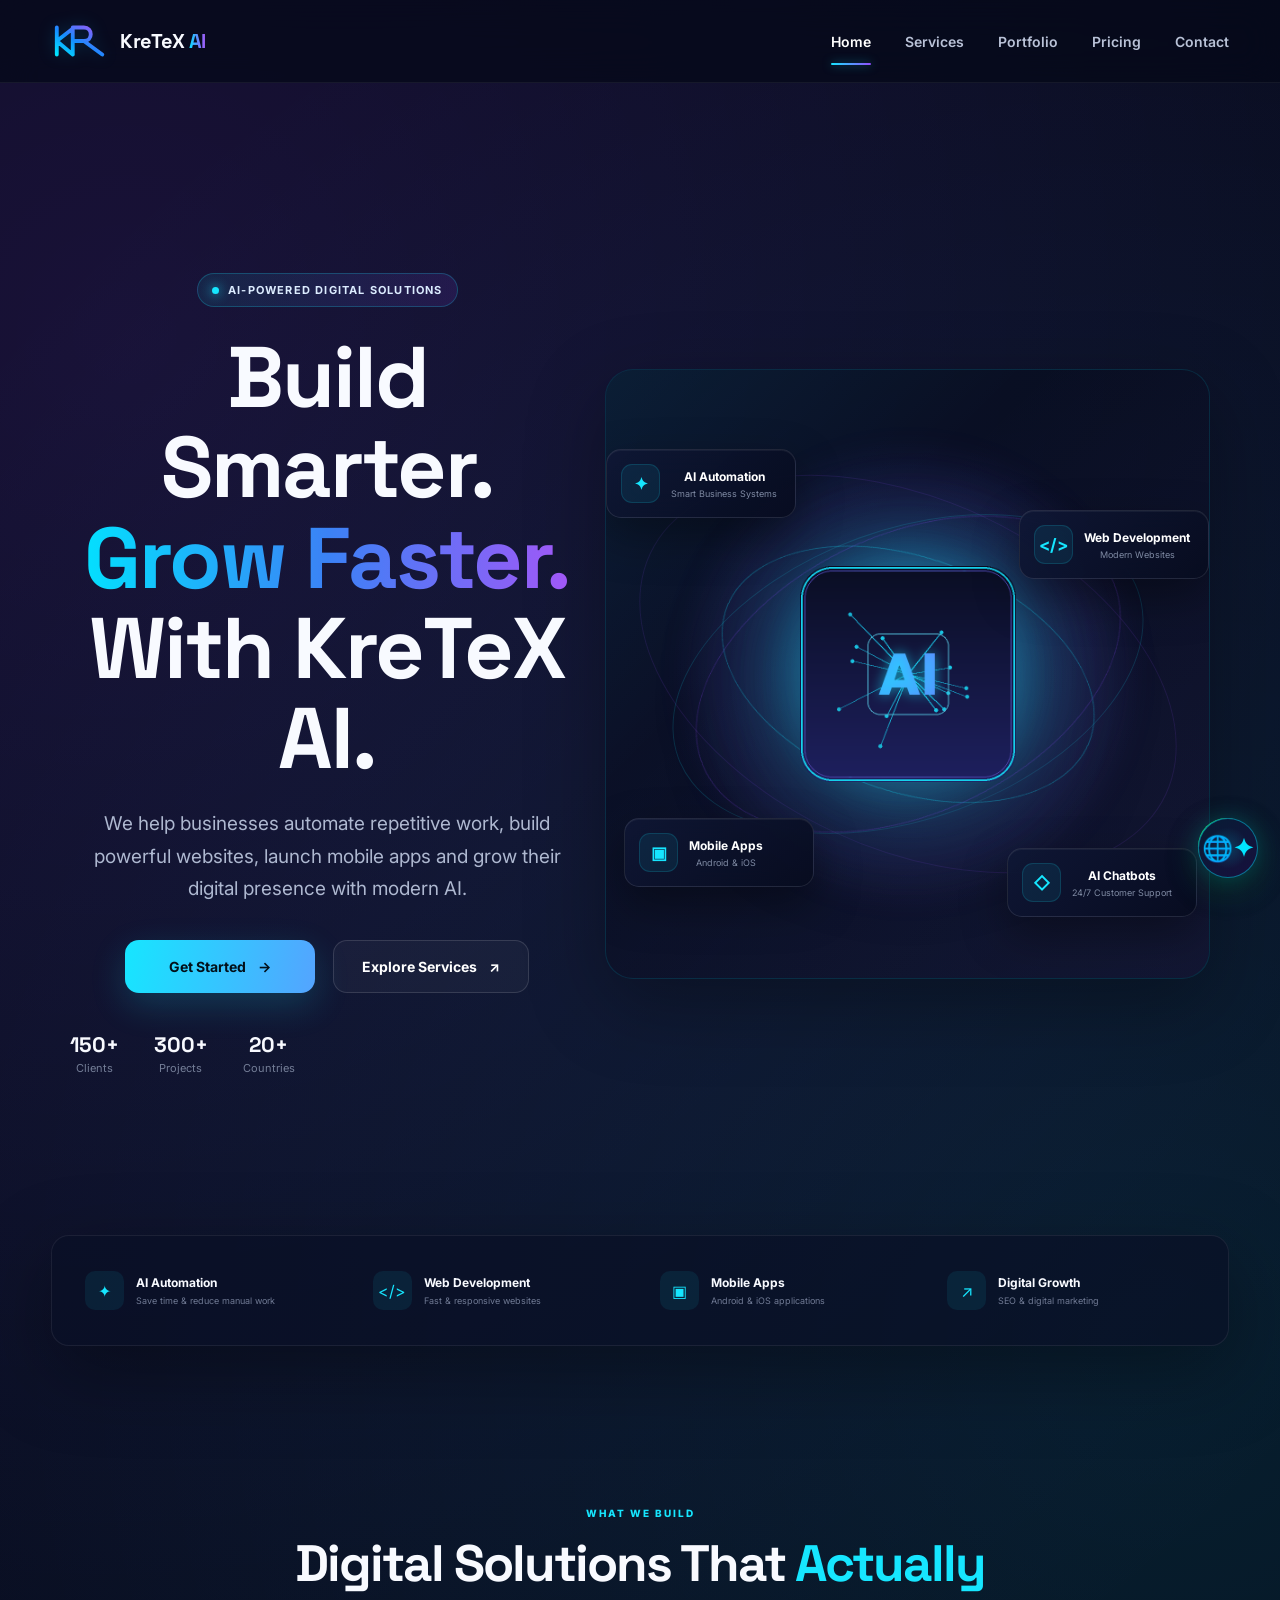
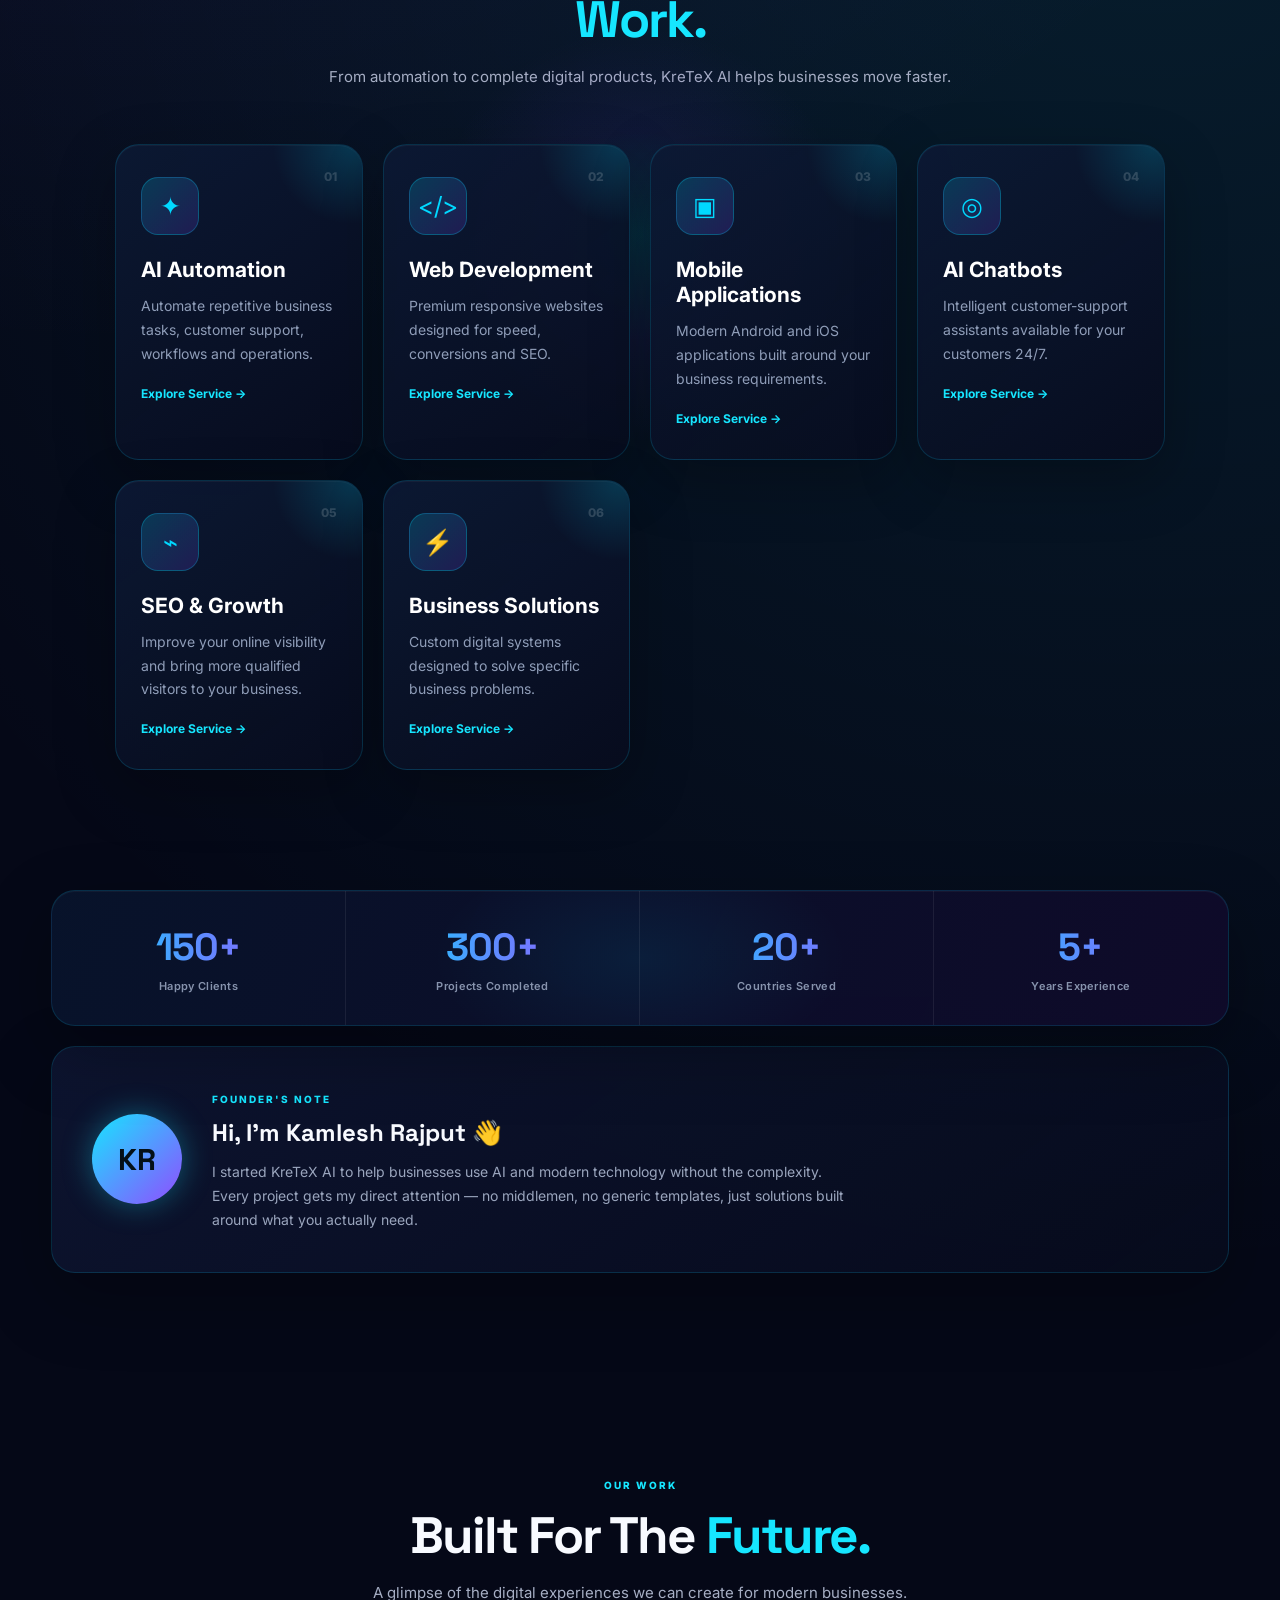
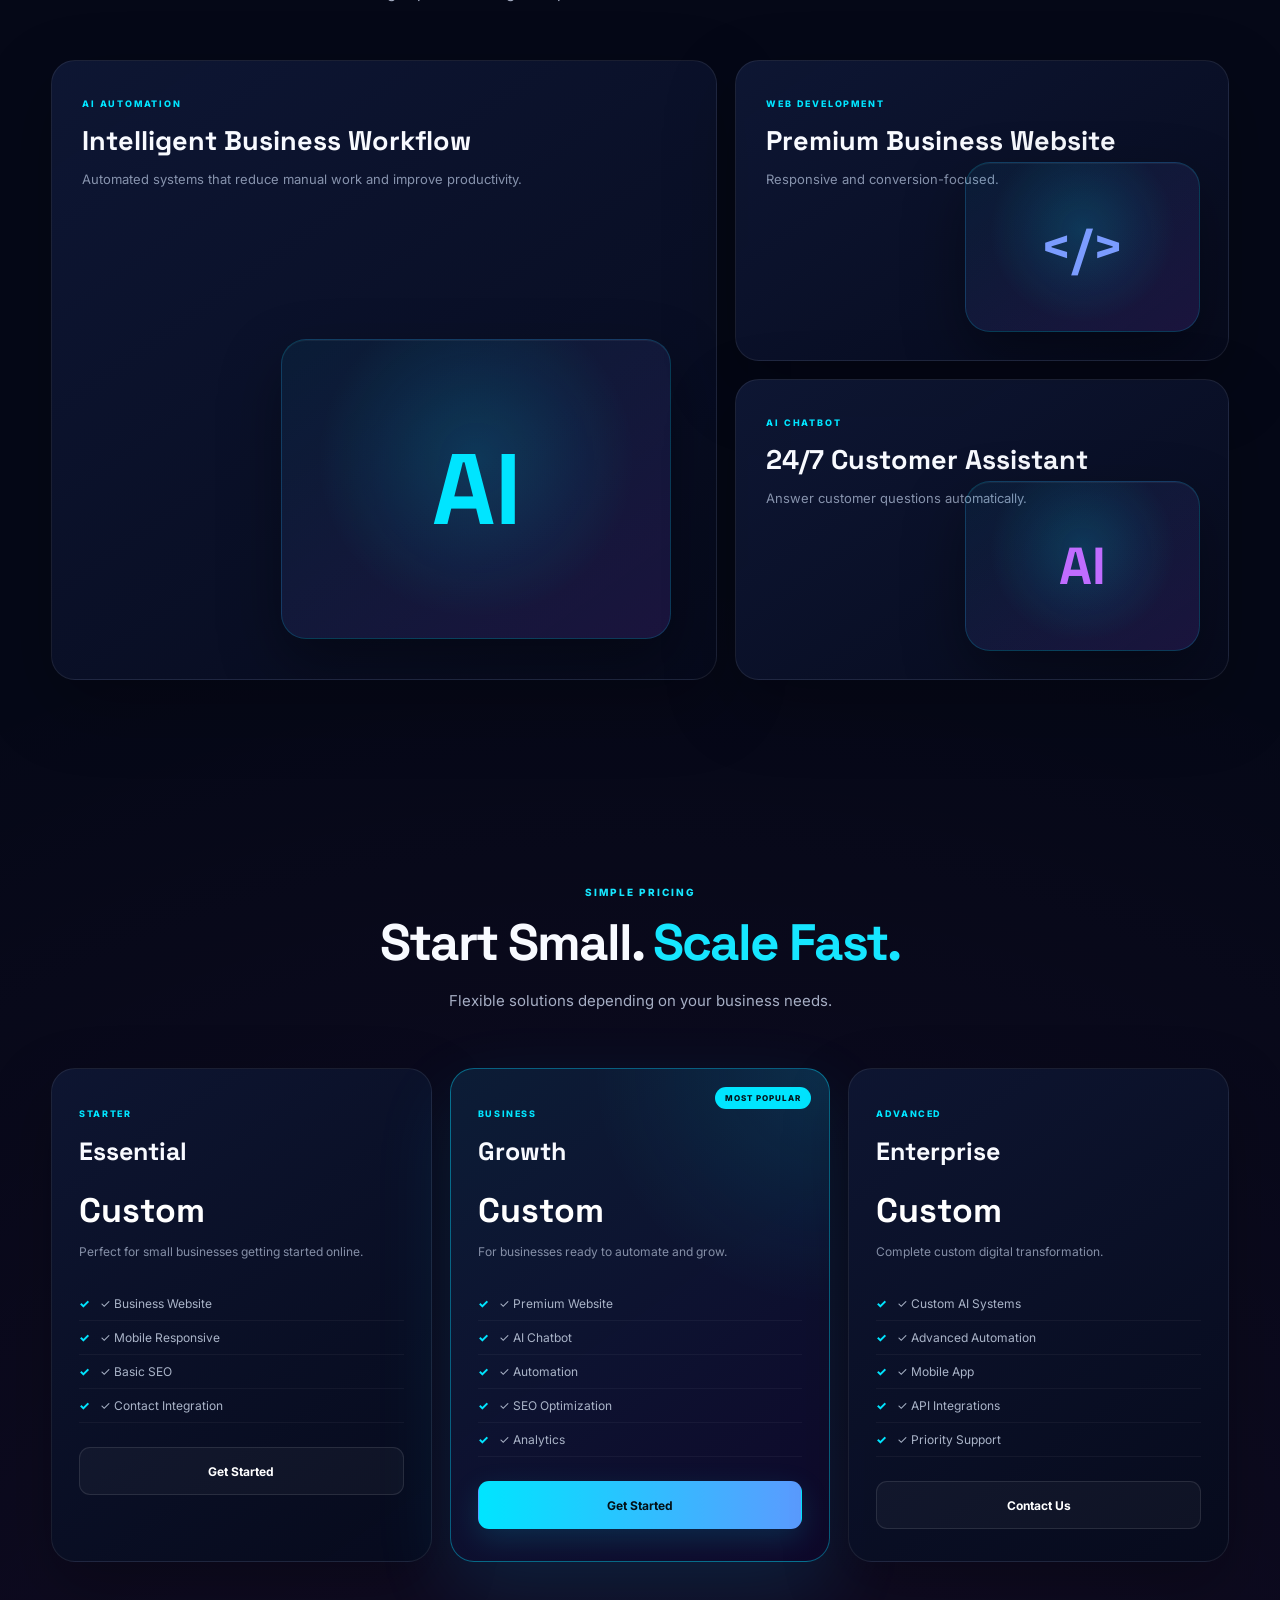
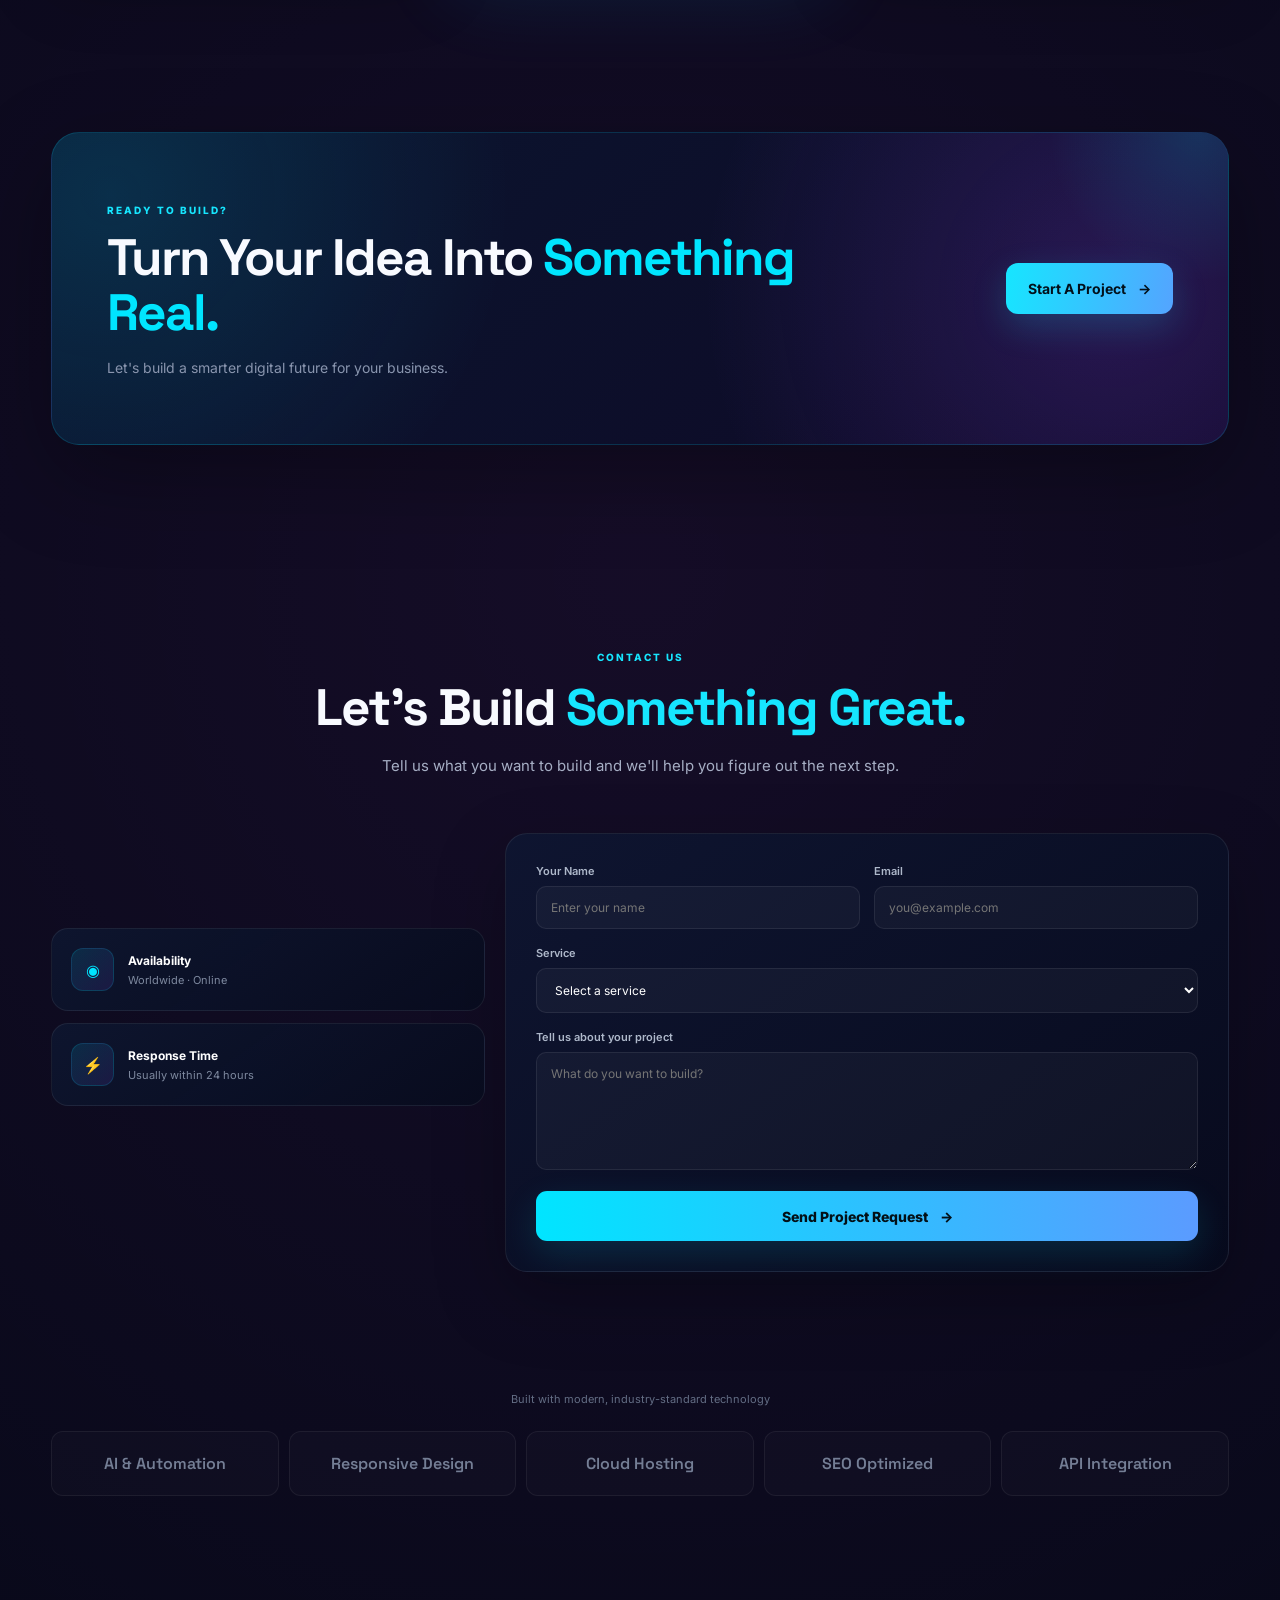
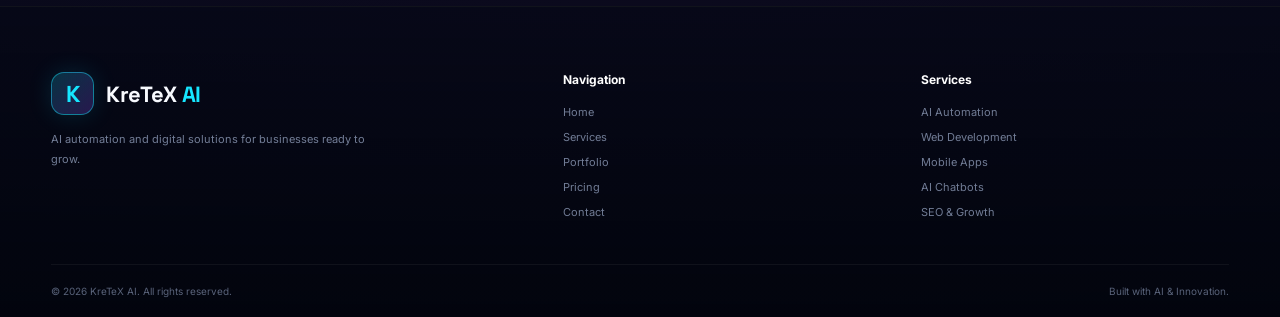
==== commit 6feec491: "Update AI Automation link to point to new page" ====
--- a/index.html
+++ b/index.html
@@ -3,10 +3,24 @@
 <head>
   <meta charset="UTF-8">
   <meta name="viewport" content="width=device-width, initial-scale=1.0">
-  <title>KreTeX AI | AI Automation & Digital Solutions Founded by KAMLESH RAJPUT</title>
-  <meta name="description" content="KreTeX AI builds AI automation, modern websites, mobile applications and digital solutions for growing businesses.">
+  <title>KreTeX AI | AI Automation, Websites, Apps & Digital Solutions</title>
+  <meta name="google-site-verification" content="tc4HfE6--RpiuizTRP5PCzgrjf-YftkLX8XZig_AbXY" />
+  <meta name="description" content="KreTeX AI provides AI automation, website development, mobile apps, AI chatbots, SEO and digital solutions for businesses worldwide. Founded by Kamlesh Rajput.">
   <meta name="robots" content="index, follow">
-  <link rel="canonical" href="https://rajputkamlesh4747-lgtm.github.io/">
+  <script type="application/ld+json">
+{
+  "@context": "https://schema.org",
+  "@type": "Organization",
+  "name": "KreTeX AI",
+  "url": "https://rajputkamlesh4747-lgtm.github.io/KreTeX-ai/",
+  "description": "KreTeX AI provides AI automation, website development, mobile app development, AI chatbots and digital solutions for businesses.",
+  "founder": {
+    "@type": "Person",
+    "name": "Kamlesh Rajput"
+  }
+}
+  </script>
+  <link rel="canonical" href="https://rajputkamlesh4747-lgtm.github.io/KreTeX-ai/">
   <link rel="stylesheet" href="style.css">
 </head>
 <body>
@@ -163,35 +177,35 @@
       <div class="service-icon">✦</div>
       <h3>AI Automation</h3>
       <p>Automate repetitive business tasks, customer support, workflows and operations.</p>
-      <a href="#contact">Explore Service →</a>
+      <a href="ai-automation.html">Explore Service →</a>
     </article>
     <article class="service-card">
       <div class="service-number">02</div>
       <div class="service-icon">&lt;/&gt;</div>
       <h3>Web Development</h3>
       <p>Premium responsive websites designed for speed, conversions and SEO.</p>
-      <a href="#contact">Explore Service →</a>
+      <a href="website-development.html">Explore Service →</a>
     </article>
     <article class="service-card">
       <div class="service-number">03</div>
       <div class="service-icon">▣</div>
       <h3>Mobile Applications</h3>
       <p>Modern Android and iOS applications built around your business requirements.</p>
-      <a href="#contact">Explore Service →</a>
+      <a href="mobile-app-development.html">Explore Service →</a>
     </article>
     <article class="service-card">
       <div class="service-number">04</div>
       <div class="service-icon">◎</div>
       <h3>AI Chatbots</h3>
       <p>Intelligent customer-support assistants available for your customers 24/7.</p>
-      <a href="#contact">Explore Service →</a>
+      <a href="ai-chatbot.html">Explore Service →</a>
     </article>
     <article class="service-card">
       <div class="service-number">05</div>
       <div class="service-icon">⌁</div>
       <h3>SEO & Growth</h3>
       <p>Improve your online visibility and bring more qualified visitors to your business.</p>
-      <a href="#contact">Explore Service →</a>
+      <a href="digital-marketing.html">Explore Service →</a>
     </article>
     <article class="service-card">
       <div class="service-number">06</div>
@@ -423,7 +437,7 @@
 
     <div class="footer-links">
       <strong>Services</strong>
-      <a href="#services">AI Automation</a>
+      <a href="ai-automation.html">AI Automation</a>
       <a href="#services">Web Development</a>
       <a href="#services">Mobile Apps</a>
       <a href="#services">AI Chatbots</a>
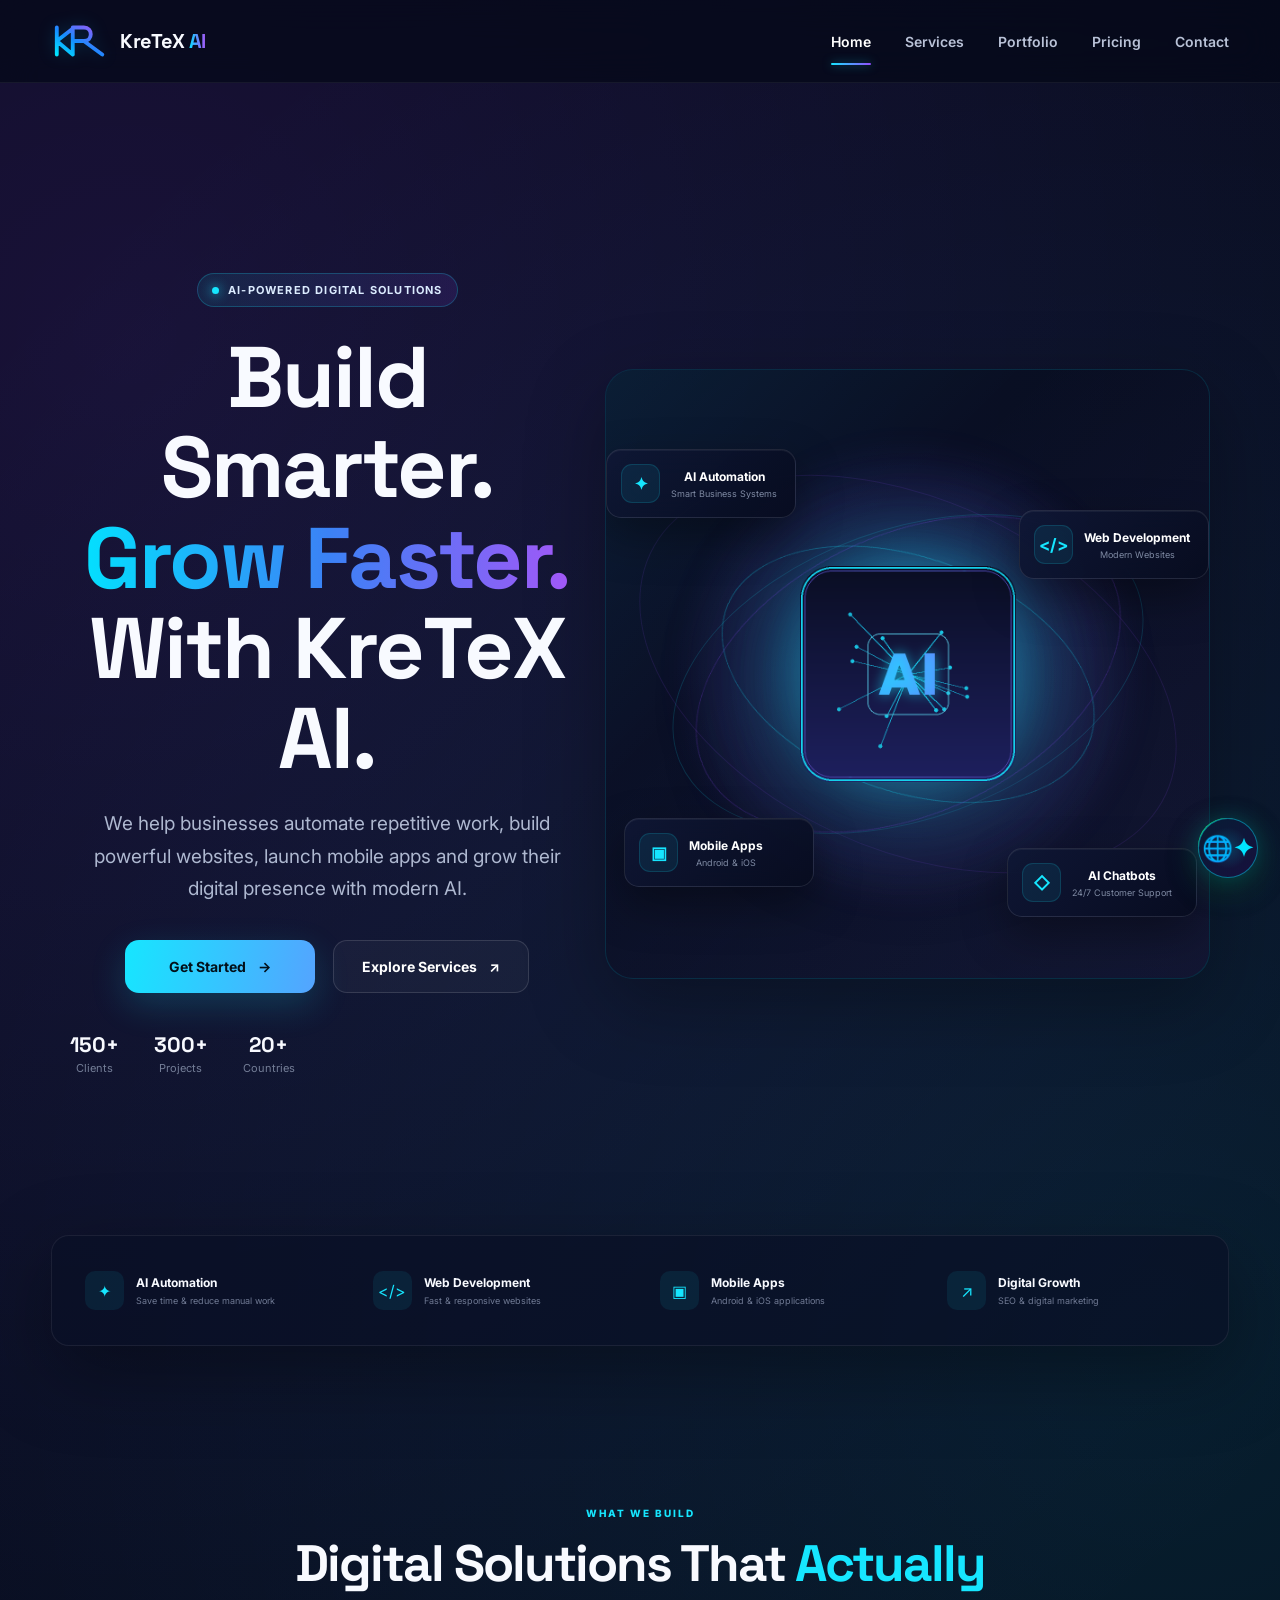
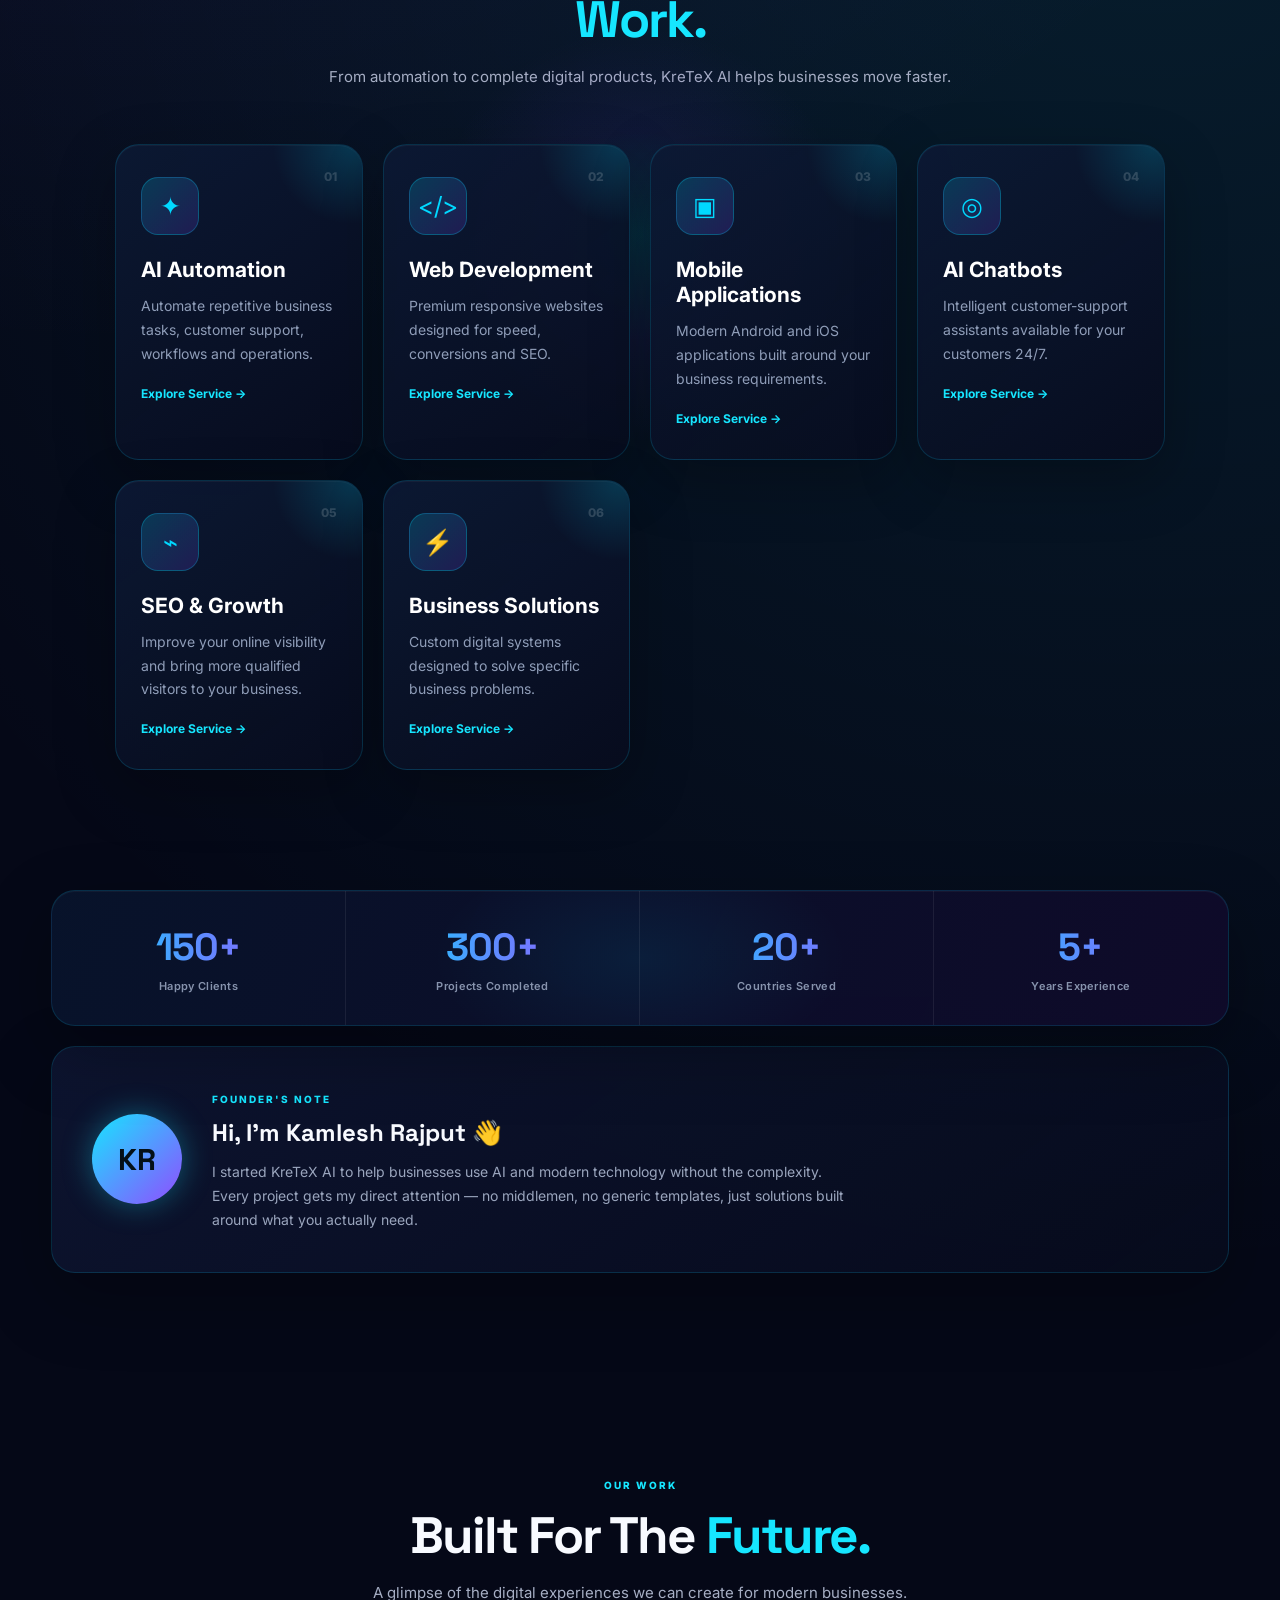
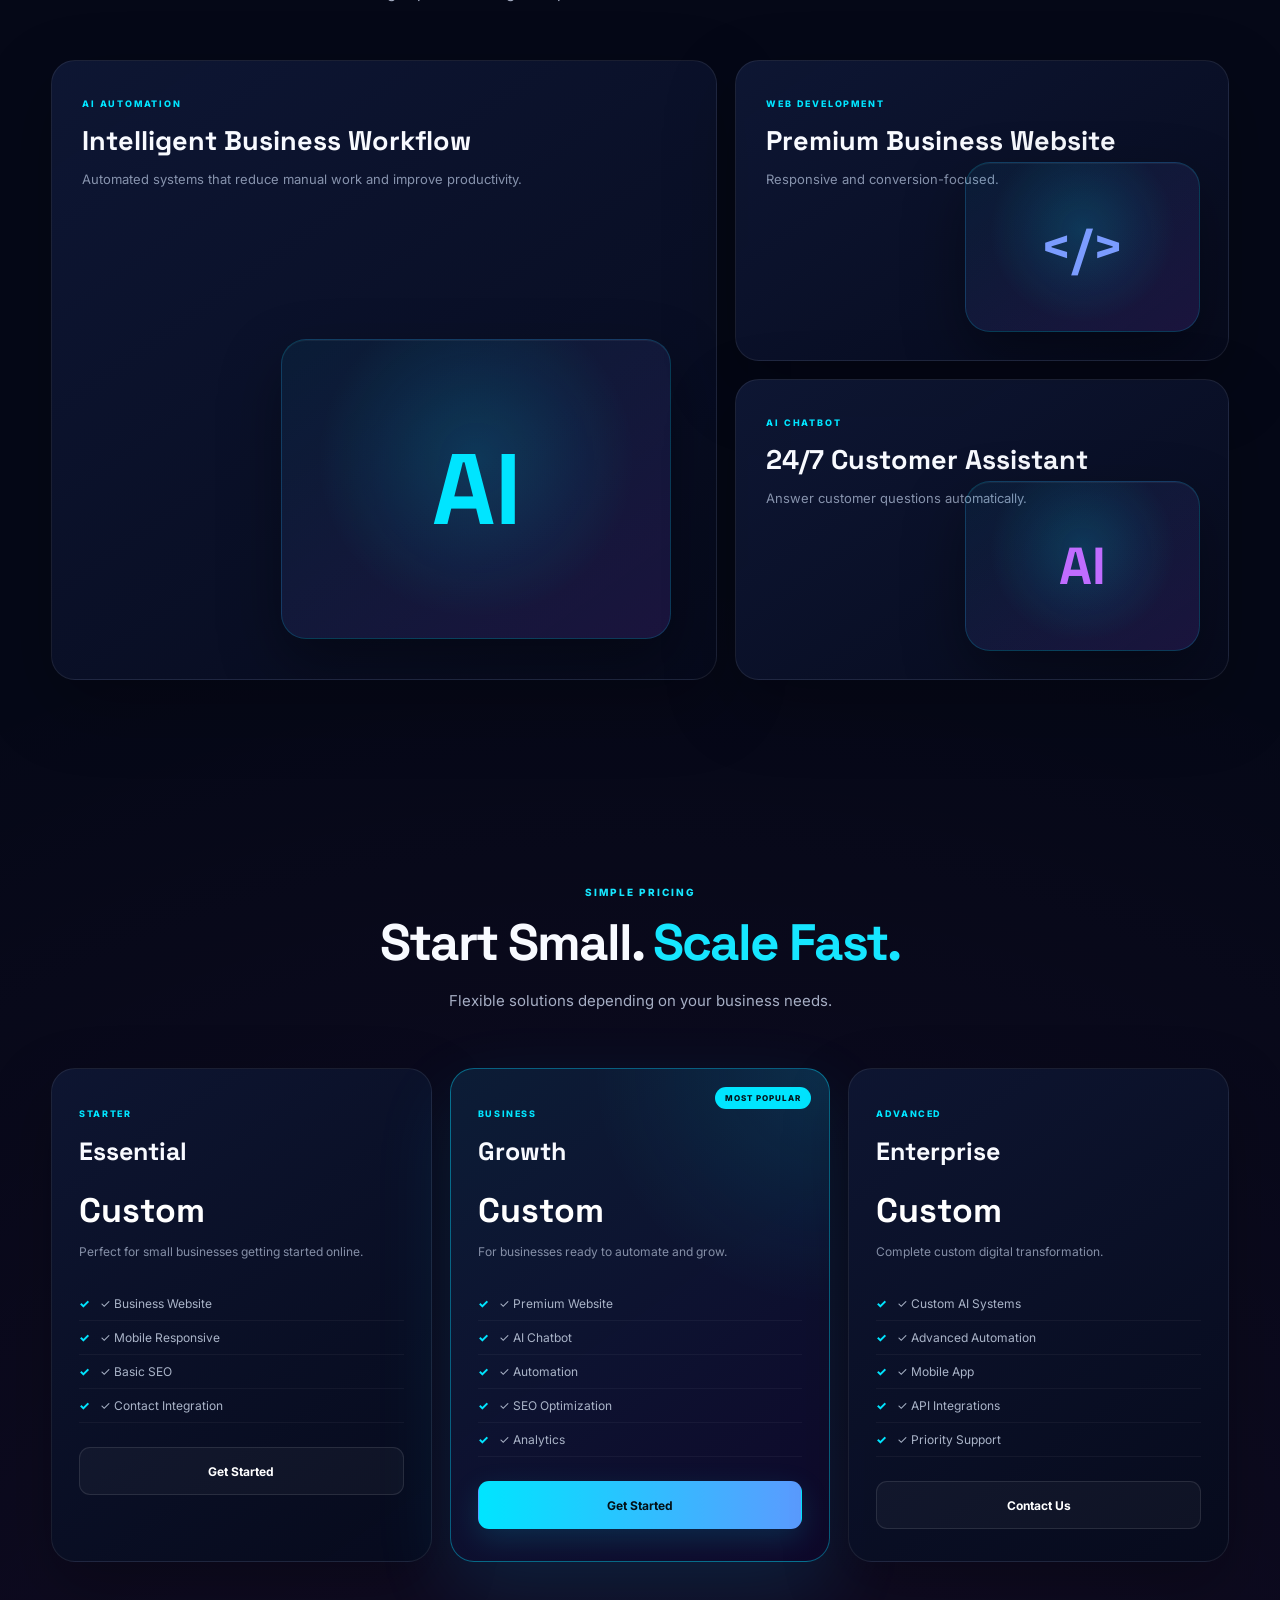
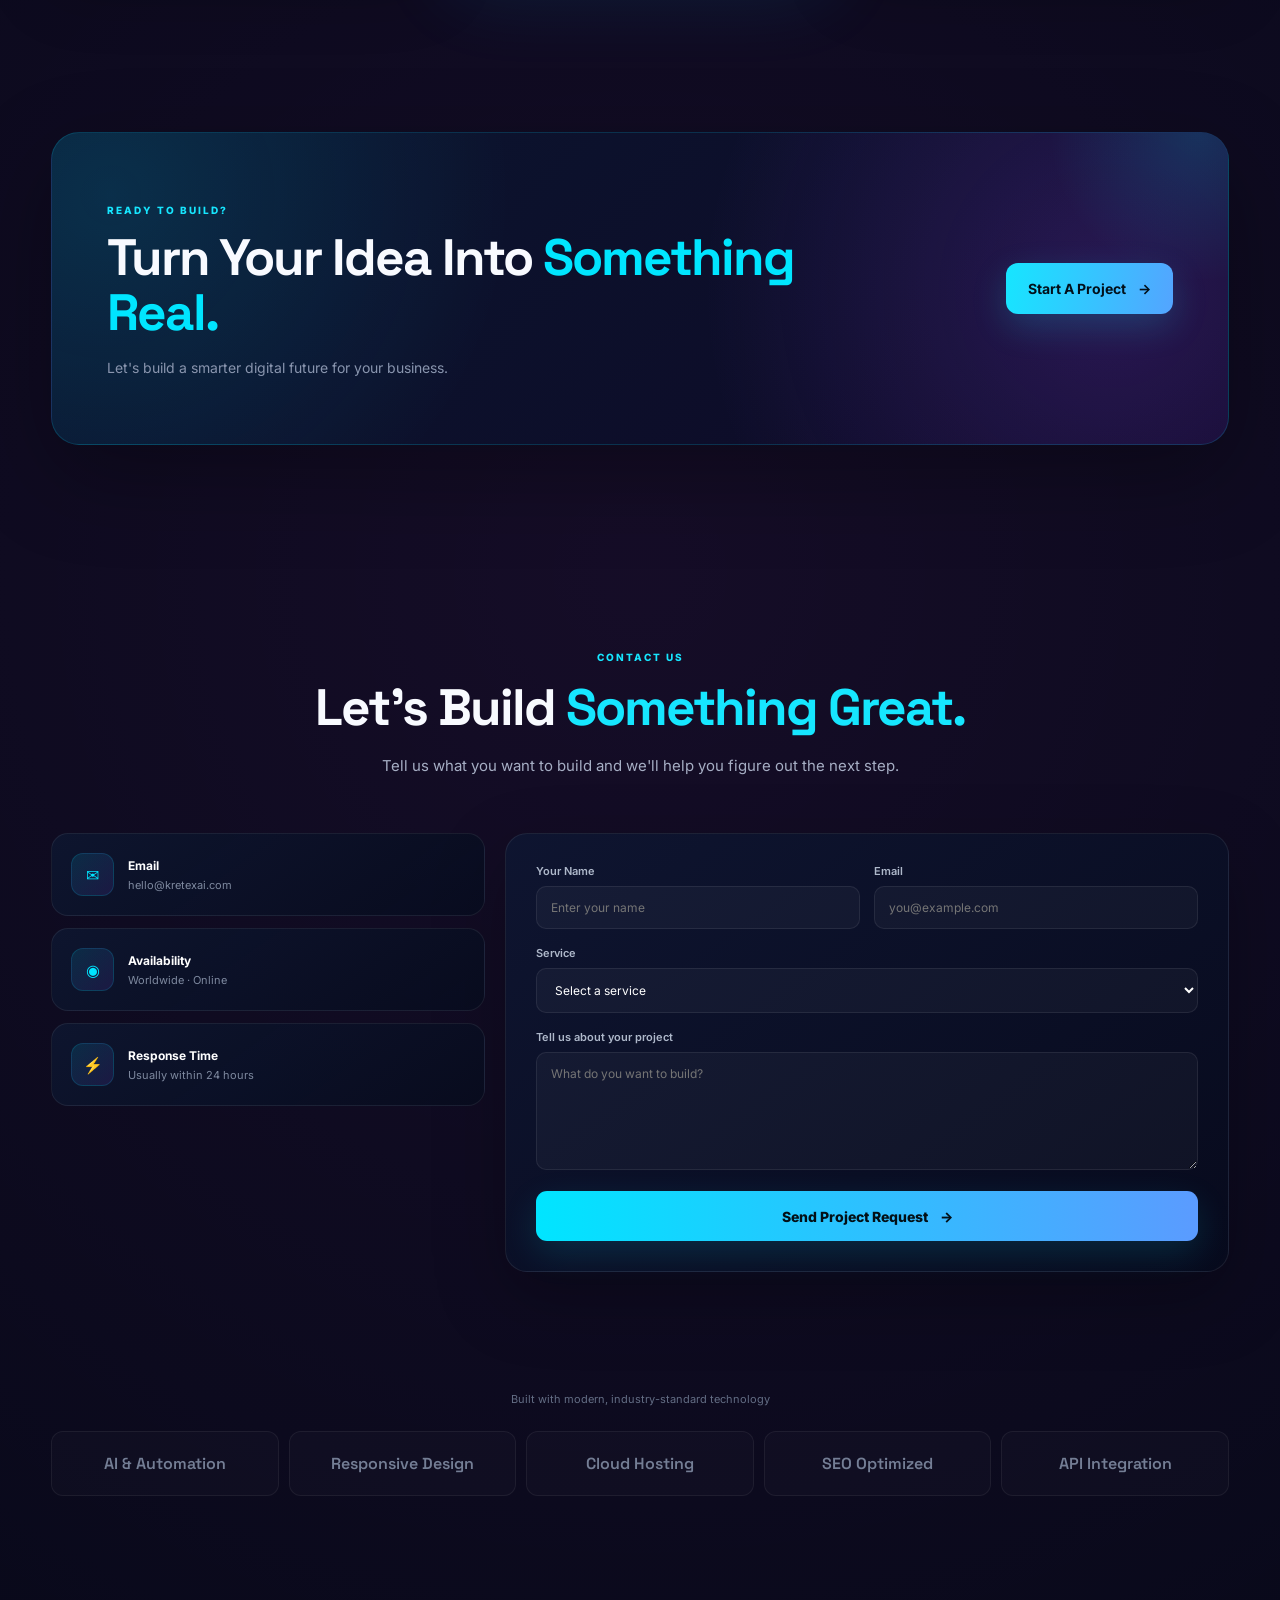
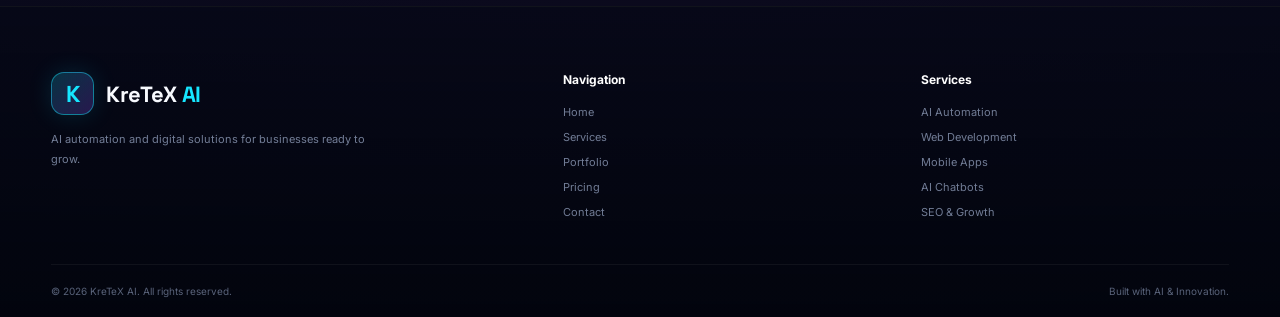
==== commit 6a70ee3d: "Update footer links to point to specific pages" ====
--- a/index.html
+++ b/index.html
@@ -438,10 +438,10 @@
     <div class="footer-links">
       <strong>Services</strong>
       <a href="ai-automation.html">AI Automation</a>
-      <a href="#services">Web Development</a>
-      <a href="#services">Mobile Apps</a>
-      <a href="#services">AI Chatbots</a>
-      <a href="#services">SEO & Growth</a>
+      <a href="website-development.html">Web Development</a>
+      <a href="mobile-app-development.html">Mobile Apps</a>
+      <a href="ai-chatbot.html">AI Chatbots</a>
+      <a href="digital-marketing.html">SEO & Growth</a>
     </div>
   </div>
 
